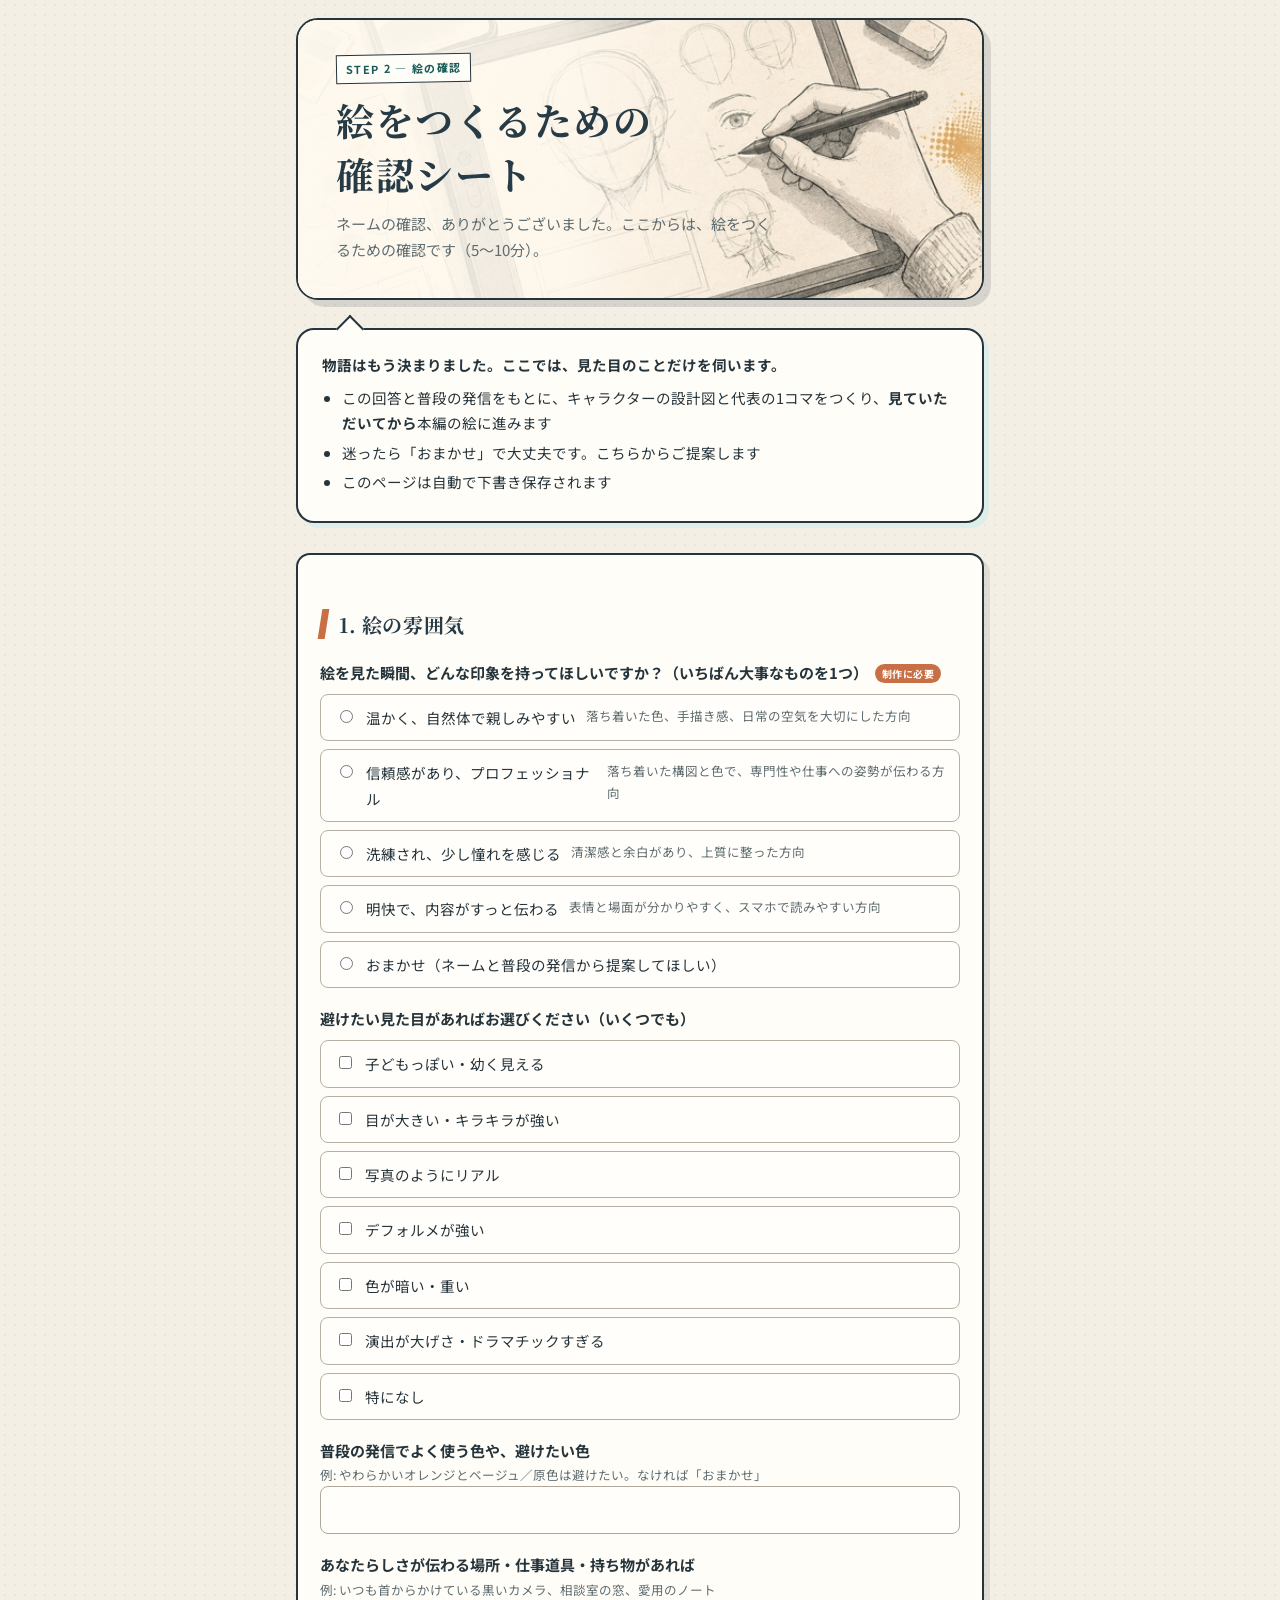
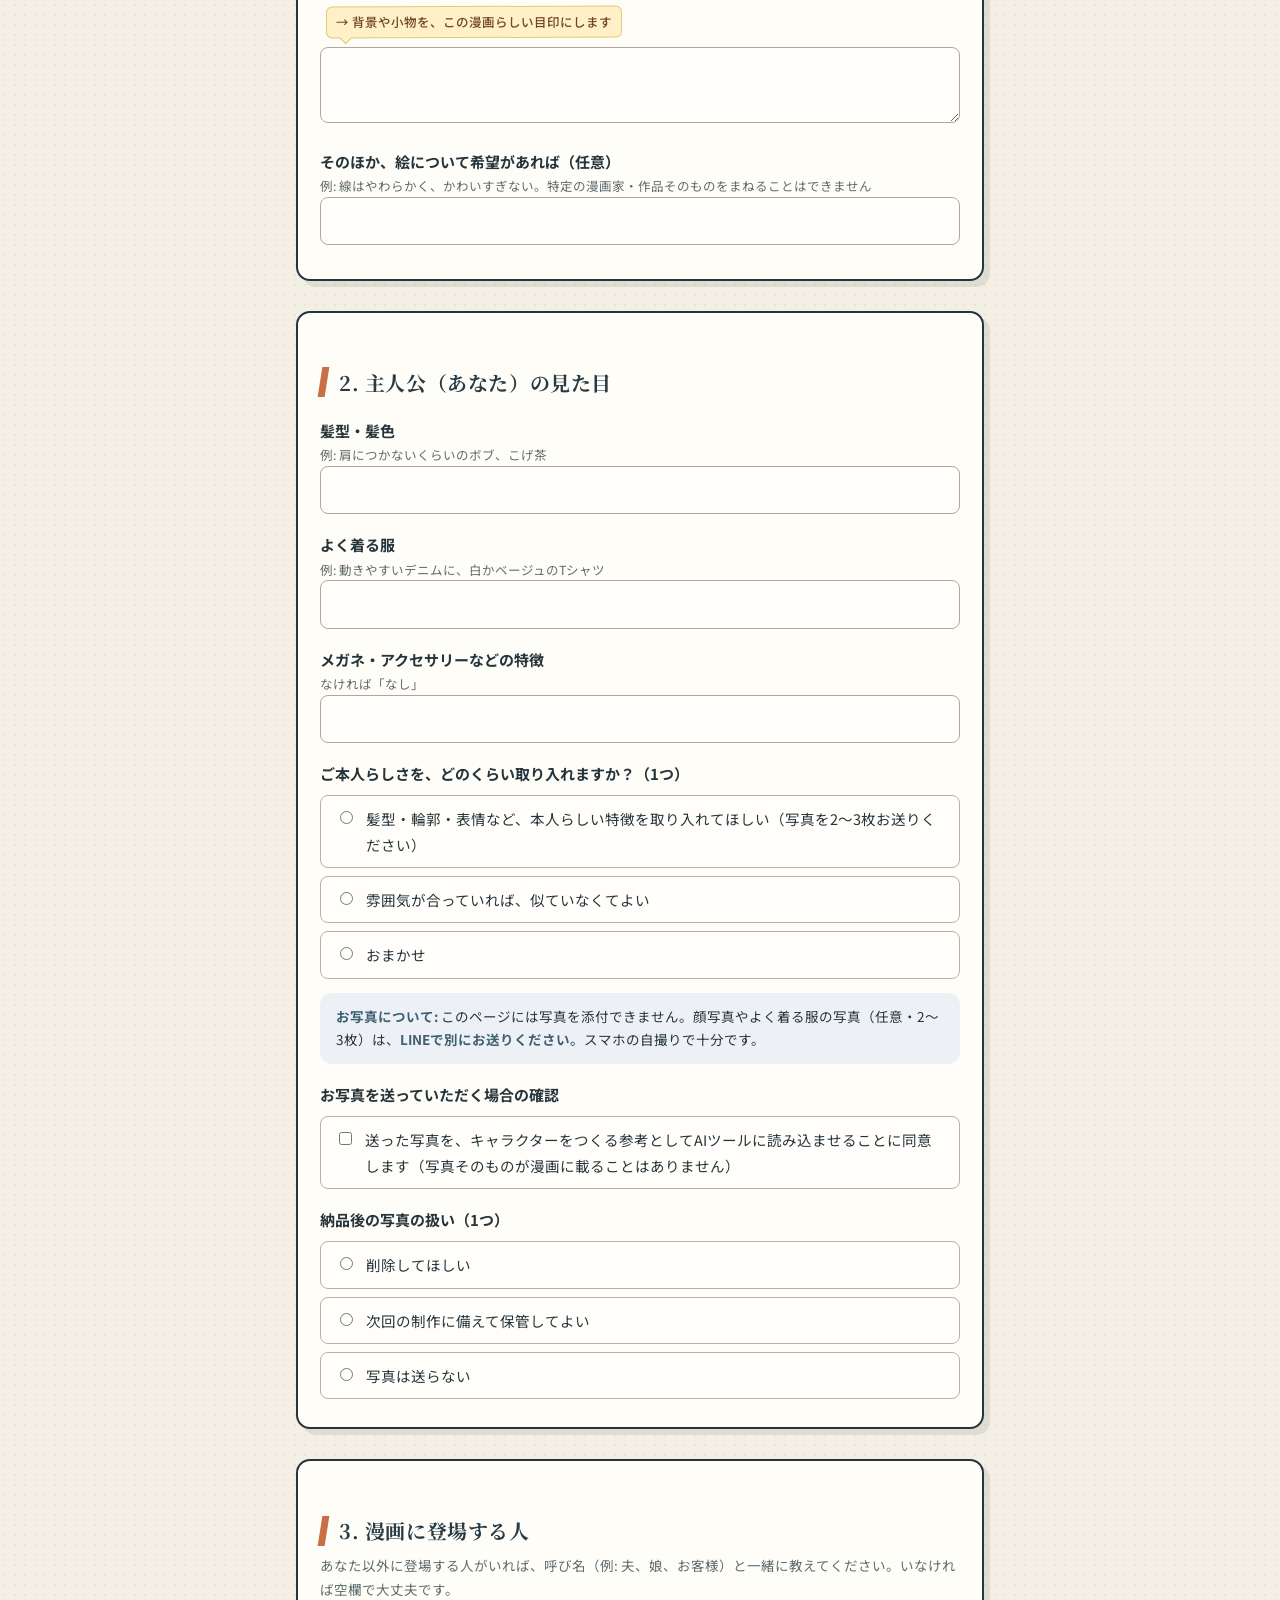
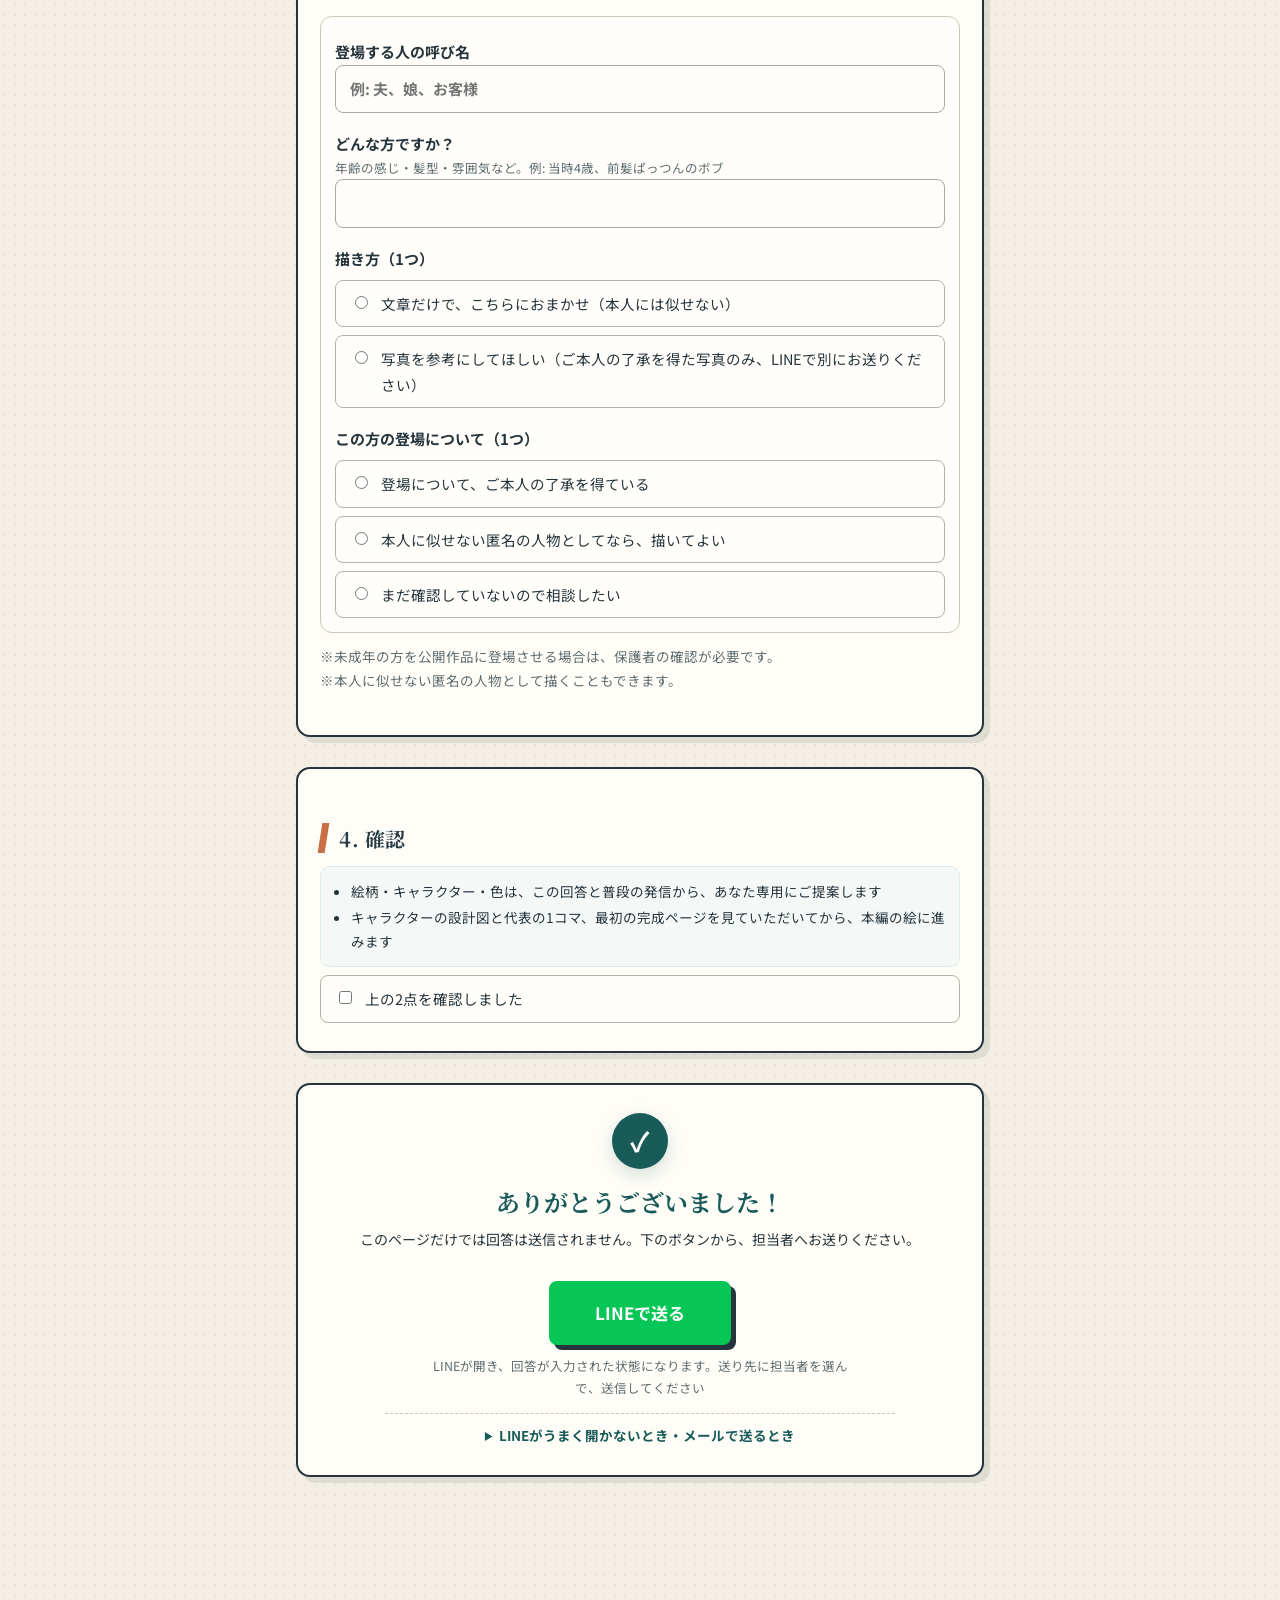
==== visual.html @ 8f00c351 "第1段階「物語」4章22問へ作り替え、第2段階「絵の確認」ページ（visual.html）を追加 Co-Authored-By: Claude Opus 5.5 <noreply@anthropic." ====
<!DOCTYPE html>
<html lang="ja">
<head>
<meta charset="UTF-8">
<meta name="viewport" content="width=device-width, initial-scale=1.0">
<meta name="robots" content="noindex">
<script>document.documentElement.classList.add("motion-ready");</script>
<title>絵の確認シート｜ストーリー漫画</title>
<link rel="preconnect" href="https://fonts.googleapis.com">
<link rel="preconnect" href="https://fonts.gstatic.com" crossorigin>
<!-- Kaisei Decol の長音記号「ー」は波線の意匠で「スト〜リ〜」に見えるため、「ー」1文字だけ Noto Serif JP で表示する -->
<link href="https://fonts.googleapis.com/css2?family=Noto+Serif+JP:wght@700&amp;text=%E3%83%BC&amp;display=swap" rel="stylesheet">
<link href="https://fonts.googleapis.com/css2?family=Kaisei+Decol:wght@500;700&amp;family=Noto+Sans+JP:wght@400;500;600;700&amp;display=swap" rel="stylesheet">
<style>
  :root {
    --bg: #F4EFE5;
    --card: #FFFDF8;
    --ink: #26343B;
    --ink-soft: #5F6C70;
    --accent: #2D7C78;
    --accent-deep: #185B58;
    --accent-soft: #DDEDE9;
    --orange: #C96F45;
    --mustard: #D7A43B;
    --navy: #263B46;
    --sand: #EAE0D1;
    --line: #CFC5B8;
  }
  * { box-sizing: border-box; }
  body {
    margin: 0;
    background-color: var(--bg);
    background-image: radial-gradient(rgba(38,52,59,0.055) 0.8px, transparent 0.8px);
    background-size: 10px 10px;
    color: var(--ink);
    font-family: "Noto Sans JP", "Hiragino Kaku Gothic ProN", sans-serif;
    line-height: 1.75;
    font-size: 16px;
  }
  .wrap { max-width: 720px; margin: 0 auto; padding: 0 16px 96px; }

  /* ヘッダー */
  .hero {
    position: relative;
    border-radius: 22px;
    overflow: hidden;
    margin: 18px 0 0;
    min-height: 276px;
    border: 2px solid var(--ink);
    background: #F7F0E3;
    box-shadow: 7px 7px 0 rgba(38,52,59,0.14);
  }
  .hero img { position: absolute; inset: 0; width: 100%; height: 100%; display: block; object-fit: cover; object-position: center; }
  .hero::after { content: ""; position: absolute; inset: 0; background: linear-gradient(90deg, rgba(255,250,240,0.96) 0%, rgba(255,250,240,0.84) 39%, rgba(255,250,240,0.10) 70%); }
  .hero .title {
    position: relative; z-index: 2; min-height: 276px;
    display: flex; flex-direction: column; justify-content: center; align-items: flex-start;
    text-align: left; padding: 34px 38px; max-width: 520px;
  }
  .hero .kicker {
    margin-bottom: 10px; color: var(--accent-deep); font-size: 11px;
    font-weight: 700; letter-spacing: 0.12em; background: #FFFDF8;
    border: 1.5px solid var(--ink); padding: 4px 9px; transform: rotate(-1deg);
  }
  .hero h1 {
    margin: 0; font-family: "Noto Serif JP", "Kaisei Decol", serif; font-size: clamp(25px, 5vw, 38px); font-weight: 700;
    color: var(--navy); letter-spacing: 0.04em; line-height: 1.42;
  }
  .hero p {
    margin: 10px 0 0; font-size: clamp(13px, 3vw, 15px); color: var(--ink-soft);
  }

  /* はじめに */
  .intro {
    position: relative; background: #FFFDF8; border-radius: 18px; padding: 22px 24px; margin: 28px 0 24px;
    border: 2px solid var(--ink); box-shadow: 5px 5px 0 var(--accent-soft);
    font-size: 14.5px;
  }
  .intro ul { margin: 8px 0 0; padding-left: 20px; }
  .intro li { margin: 4px 0; }
  .intro::before {
    content: ""; position: absolute; width: 18px; height: 18px; left: 42px; top: -11px;
    background: #FFFDF8; border-left: 2px solid var(--ink); border-top: 2px solid var(--ink); transform: rotate(45deg);
  }

  /* 漫画ができるまでの3コマ */
  .story-flow { display: grid; grid-template-columns: 1fr 24px 1fr 24px 1fr; align-items: center; gap: 7px; margin: 26px 0 8px; }
  .story-flow .panel { min-height: 82px; display: flex; flex-direction: column; justify-content: center; padding: 13px 14px; background: #FFFDF8; border: 2px solid var(--ink); box-shadow: 4px 4px 0 rgba(38,52,59,0.12); }
  .story-flow .panel.middle { transform: rotate(-1deg); background: #EFF6F4; }
  .story-flow .panel.last { transform: rotate(1deg); background: #FFF2E9; }
  .story-flow .num { color: var(--orange); font-size: 11px; font-weight: 700; letter-spacing: .12em; }
  .story-flow strong { font-family: "Noto Serif JP", "Kaisei Decol", serif; font-size: 14px; color: var(--ink); }
  .story-flow .arrow { color: var(--ink); text-align: center; font-size: 18px; font-weight: 700; }

  /* 現在位置 */
  .progress-card {
    position: sticky; top: 8px; z-index: 10;
    background: rgba(255,253,248,0.96); border: 1.5px solid var(--ink);
    border-radius: 14px; padding: 10px 14px; margin: 18px 0 20px;
    box-shadow: 0 4px 18px rgba(35,62,69,0.09); backdrop-filter: blur(8px);
  }
  .progress-meta { display: flex; justify-content: space-between; gap: 12px; font-size: 12.5px; color: var(--ink-soft); margin-bottom: 6px; }
  .progress-meta strong { color: var(--accent-deep); }
  .progress-track { height: 7px; border-radius: 999px; background: var(--accent-soft); overflow: hidden; }
  .progress-fill {
    width: 14.28%; height: 100%; position: relative;
    background: linear-gradient(90deg, #4C9B95, var(--accent-deep));
    transition: width .45s cubic-bezier(.2,.8,.2,1);
  }
  .progress-fill::after {
    content: ""; position: absolute; inset: 0; opacity: 0;
    background: linear-gradient(105deg, transparent 25%, rgba(255,255,255,.72) 48%, transparent 72%);
    transform: translateX(-100%);
  }

  /* セクションカード */
  .card {
    position: relative; background: var(--card); border-radius: 14px; padding: 52px 22px 28px;
    margin: 30px 0; box-shadow: 6px 6px 0 rgba(38,52,59,0.10);
    border: 2px solid var(--ink);
  }
  .card[data-step]::before {
    content: "CHAPTER " attr(data-step); position: absolute; top: 14px; left: 20px;
    color: #fff; background: var(--ink); padding: 3px 10px; font-size: 10px; font-weight: 700;
    letter-spacing: .12em; transform: rotate(-1deg);
  }
  .card[data-step]::after {
    content: ""; position: absolute; width: 78px; height: 42px; right: 12px; top: 10px;
    background-image: radial-gradient(rgba(38,52,59,.34) 1.2px, transparent 1.2px);
    background-size: 7px 7px; clip-path: polygon(34% 0, 100% 0, 100% 100%, 0 100%);
    opacity: .46; pointer-events: none;
  }
  .sec-head { display: flex; align-items: center; gap: 12px; margin-bottom: 6px; }
  .sec-head::before { content: ""; width: 7px; height: 30px; background: var(--orange); transform: skew(-9deg); flex-shrink: 0; }
  .sec-head img { display: none; }
  .sec-head h2 { margin: 0; font-family: "Noto Serif JP", "Kaisei Decol", serif; font-size: 20px; color: var(--navy); letter-spacing: 0.03em; }
  .sec-note { font-size: 13.5px; color: var(--ink-soft); margin: 0 0 14px; }

  /* 章タイトル・予告文・挿絵を一枚の「扉コマ」にまとめる */
  .chapter-opening {
    display: grid; grid-template-columns: minmax(0, 1fr) 164px; gap: 22px; align-items: start;
    margin: 0 0 22px; padding: 0 0 20px; border-bottom: 1.5px solid var(--line);
  }
  .chapter-copy { min-width: 0; }
  .chapter-teaser {
    margin: 10px 0 0; max-width: 33em; color: var(--ink-soft);
    font-size: 13px; font-weight: 500; line-height: 1.75;
  }
  .chapter-visual {
    width: 100%; margin: 0; padding: 0; position: relative; z-index: 1;
    transform: rotate(.55deg);
  }
  .chapter-visual img {
    display: block; width: 100%; aspect-ratio: 1; object-fit: cover;
    border: 2px solid var(--ink); background: #F8F0E3;
    box-shadow: 5px 5px 0 rgba(45,124,120,.24);
    transition: transform .22s ease, box-shadow .22s ease;
  }
  .chapter-art-note {
    display: block; margin: 9px 1px 0; color: var(--ink-soft);
    font-size: 10.5px; font-weight: 500; line-height: 1.55; text-align: left;
  }
  .chapter-caption {
    width: fit-content; margin: 14px 0 0; padding: 7px 10px 7px 12px; color: var(--ink);
    font-family: "Noto Serif JP", "Kaisei Decol", serif; font-size: 12px; font-weight: 700; line-height: 1.55;
    border-left: 4px solid var(--orange); background: #FFF7E9;
  }
  /* 「→ 漫画のどこに使うか」 */
  .why {
    display: block; position: relative; width: fit-content; font-size: 12.5px; font-weight: 500; color: #714626;
    margin: 6px 0 9px 6px; padding: 4px 9px; background: #FFF0C8;
    border: 1px solid #E2C97D; border-radius: 6px; transform: rotate(-.2deg);
  }
  .why::after {
    content: ""; position: absolute; left: 14px; bottom: -5px; width: 8px; height: 8px;
    background: #FFF0C8; border-right: 1px solid #E2C97D; border-bottom: 1px solid #E2C97D;
    transform: rotate(45deg);
  }

  /* §3の小見出し */
  .q3-head { font-weight: 700; font-size: 16px; color: var(--accent-deep); margin: 22px 0 0; }
  .q3-head .why { margin-top: 0; }

  /* 入力欄 */
  label.q { display: block; font-weight: 700; font-size: 15px; margin: 18px 0 6px; }
  label.q .hint { font-weight: 400; font-size: 12.5px; color: var(--ink-soft); display: block; }
  input[type="text"], textarea {
    width: 100%; border: 1.5px solid #AFA79C; border-radius: 8px;
    padding: 10px 14px; font: inherit; font-size: 15px; color: var(--ink);
    background: #FFFEFB; outline: none;
    transition: border-color .18s ease, box-shadow .18s ease, transform .18s ease;
  }
  input[type="text"]:focus, textarea:focus {
    border-color: var(--accent); box-shadow: 0 0 0 3px rgba(43,122,120,0.10);
    transform: translateY(-1px);
  }
  textarea { min-height: 110px; resize: vertical; }
  textarea.tall { min-height: 150px; }
  textarea.short { min-height: 76px; }

  /* 選択肢 */
  .opts { display: flex; flex-direction: column; gap: 8px; margin-top: 8px; }
  .opts label {
    display: flex; align-items: flex-start; gap: 10px; position: relative;
    background: #FFFEFB; border: 1.5px solid #B8B0A5; border-radius: 8px;
    padding: 10px 14px; cursor: pointer; font-size: 14.5px;
    transition: transform .15s ease, box-shadow .15s ease, background .15s ease;
  }
  .opts label:hover { transform: translateY(-1px); }
  .opts label:has(:checked) { border-color: var(--ink); background: #EAF4F1; box-shadow: 3px 3px 0 var(--mustard); }
  .opts label:has(:checked)::after {
    content: "✓"; display: grid; place-items: center; flex: 0 0 22px; width: 22px; height: 22px;
    margin-left: auto; border: 1.5px solid var(--ink); border-radius: 50%;
    color: #fff; background: var(--accent-deep); font-size: 13px; font-weight: 700; line-height: 1;
  }
  .opts input { margin-top: 5px; accent-color: var(--accent-deep); flex-shrink: 0; }
  .opts .desc { font-size: 12.5px; color: var(--ink-soft); display: block; }

  .photo-note {
    background: #EDF1F6; border-radius: 12px; padding: 12px 16px;
    font-size: 13.5px; margin-top: 14px; color: var(--ink);
  }
  .photo-note strong { color: #3E6072; }

  .soft-note {
    background: #F2F7F3; border-radius: 12px; padding: 10px 16px;
    font-size: 13px; margin: 10px 0 0; color: var(--ink);
  }

  .art-note {
    position: relative; margin: 16px 0 22px; padding: 13px 16px 13px 46px;
    border: 1.5px solid var(--ink); border-radius: 10px; background: #FFF8E9;
    color: var(--ink); font-size: 13px; box-shadow: 3px 3px 0 rgba(201,111,69,.18);
  }
  .art-note::before {
    content: "✦"; position: absolute; left: 16px; top: 12px;
    color: var(--orange); font-size: 19px; line-height: 1;
  }
  .art-note strong { color: var(--accent-deep); }

  .field-guide {
    margin: 0 0 18px; padding: 10px 14px; border-left: 4px solid var(--mustard);
    background: #FFF8E9; color: var(--ink-soft); font-size: 12.5px;
  }
  .badge {
    display: inline-block; margin-left: 7px; padding: 1px 7px;
    border-radius: 999px; vertical-align: 1px; font-size: 10px; font-weight: 700;
    letter-spacing: .04em;
  }
  .badge.needed { color: #fff; background: var(--orange); }
  .badge.if-needed { color: var(--accent-deep); background: var(--accent-soft); }
  [hidden] { display: none !important; }

  details.monitor {
    margin-top: 18px; border: 1.5px dashed var(--accent); border-radius: 14px;
    background: #F4F9F8; padding: 12px 14px;
  }
  details.monitor summary { cursor: pointer; color: var(--accent-deep); font-weight: 700; }
  .send-steps { text-align: left; max-width: 510px; margin: 12px auto; font-size: 14px; }
  .send-steps li { margin: 4px 0; }
  .btn-row { display: flex; flex-wrap: wrap; justify-content: center; gap: 10px; }

  /* 保存表示・送信 */
  /* 常時表示だとスマホで本文・入力欄に重なるため、保存した直後だけ数秒表示する。
     常時の目印は上部の「現在の章・下書き自動保存」が担う */
  .savebar {
    position: fixed; bottom: calc(14px + env(safe-area-inset-bottom, 0px)); left: 50%; transform: translateX(-50%);
    opacity: 0; pointer-events: none; transition: opacity .3s ease;
    background: rgba(255,255,255,0.95); border: 1px solid var(--line);
    border-radius: 999px; padding: 6px 18px; font-size: 12.5px; color: var(--ink-soft);
    box-shadow: 0 2px 10px rgba(160,120,100,0.12); white-space: nowrap;
  }
  .savebar.is-visible { opacity: 1; }
  .finish { text-align: center; padding-top: 28px; }
  .finish-mark {
    width: 56px; height: 56px; margin: 0 auto 10px; border-radius: 50%;
    display: grid; place-items: center; color: #fff; background: var(--accent-deep);
    font-size: 27px; font-weight: 700; box-shadow: 0 6px 18px rgba(24,89,87,0.18);
  }

  /* 回答の流れを楽しくする、短い漫画的モーション */
  @keyframes panel-enter {
    from { opacity: 0; translate: 0 12px; }
    to { opacity: 1; translate: 0 0; }
  }
  @keyframes chapter-title-reveal {
    0% { opacity: 0; clip-path: inset(0 100% 0 0); transform: translateY(4px); }
    100% { opacity: 1; clip-path: inset(0 0 0 0); transform: translateY(0); }
  }
  @keyframes chapter-art-reveal {
    0% { opacity: 0; clip-path: inset(0 100% 0 0); transform: scale(.98); }
    100% { opacity: 1; clip-path: inset(0 0 0 0); transform: scale(1); }
  }
  @keyframes chapter-text-reveal {
    0% { opacity: 0; transform: translateY(7px); }
    100% { opacity: 1; transform: translateY(0); }
  }
  @keyframes chapter-slash-reveal {
    0% { opacity: 0; transform: skew(-9deg) scaleY(0); }
    100% { opacity: 1; transform: skew(-9deg) scaleY(1); }
  }
  @keyframes choice-pop {
    0% { transform: scale(1); }
    48% { transform: translateY(-2px) scale(1.012); }
    100% { transform: scale(1); }
  }
  @keyframes stamp-in {
    0% { opacity: 0; transform: scale(1.7) rotate(-16deg); }
    70% { opacity: 1; transform: scale(.92) rotate(3deg); }
    100% { opacity: 1; transform: scale(1) rotate(0); }
  }
  @keyframes save-pulse {
    0%, 100% { transform: translateX(-50%) scale(1); }
    50% { transform: translateX(-50%) scale(1.035); }
  }
  @keyframes progress-shine {
    from { opacity: .15; transform: translateX(-100%); }
    45% { opacity: .85; }
    to { opacity: 0; transform: translateX(100%); }
  }
  @keyframes finish-pop {
    0% { opacity: 0; transform: scale(.55) rotate(-12deg); }
    70% { opacity: 1; transform: scale(1.1) rotate(3deg); }
    100% { opacity: 1; transform: scale(1) rotate(0); }
  }

  @media (prefers-reduced-motion: no-preference) {
    .story-flow .panel { animation: panel-enter .48s cubic-bezier(.2,.8,.2,1) both; }
    .story-flow .panel.middle { animation-delay: .1s; }
    .story-flow .panel.last { animation-delay: .2s; }
    /* 見出しと説明文は最初から表示しておく（以前はスクロールで出るまで章が白紙に見えた）。動かすのは挿絵だけ */
    .motion-ready .card[data-step]:not(.is-revealed) .chapter-visual img { opacity: 0; }
    .card.is-revealed .chapter-visual img {
      animation: chapter-art-reveal .72s cubic-bezier(.2,.8,.2,1) .12s both;
    }
    .opts label.choice-pop { animation: choice-pop .28s ease-out; }
    .opts label:has(:checked)::after { animation: stamp-in .28s cubic-bezier(.2,.9,.25,1.2) both; }
    .savebar.is-saving, .savebar.is-saved { animation: save-pulse .34s ease-out; }
    .progress-fill.is-moving::after { animation: progress-shine .58s ease-out; }
    .finish.is-revealed .finish-mark { animation: finish-pop .5s cubic-bezier(.2,.9,.25,1.2) both; }
  }

  @media (hover: hover) and (prefers-reduced-motion: no-preference) {
    .chapter-visual img:hover { transform: translateY(-2px) rotate(-.4deg); box-shadow: 7px 7px 0 rgba(45,124,120,.26); }
  }

  @media (prefers-reduced-motion: reduce) {
    *, *::before, *::after { animation-duration: .01ms !important; animation-iteration-count: 1 !important; transition-duration: .01ms !important; }
  }
  .btn {
    display: inline-block; border: none; cursor: pointer; font: inherit; font-weight: 700;
    background: var(--ink); color: #fff; border-radius: 8px; border: 2px solid var(--ink);
    padding: 14px 36px; font-size: 16px; margin-top: 14px;
    box-shadow: 5px 5px 0 var(--orange);
  }
  .btn:active { transform: translate(3px,3px); box-shadow: 2px 2px 0 var(--orange); }
  /* LINEで送る（LINEのブランド色） */
  .btn.line { background: #06C755; border-color: #06C755; box-shadow: 5px 5px 0 var(--ink); font-size: 17px; padding: 15px 44px; }
  .btn.line:active { box-shadow: 2px 2px 0 var(--ink); }
  .btn.sub-strong { background: #fff; color: var(--ink); box-shadow: 4px 4px 0 var(--line); }
  .send-main { margin: 16px auto 6px; max-width: 420px; }
  .send-how { font-size: 12.5px; color: var(--ink-soft); margin: 10px 0 0; }
  details.send-other { max-width: 510px; margin: 14px auto 0; text-align: left; border-top: 1.5px dashed var(--line); padding-top: 10px; }
  details.send-other summary { cursor: pointer; color: var(--accent-deep); font-weight: 700; font-size: 13.5px; text-align: center; }
  .btn.sub { background: #fff; color: var(--ink-soft); border: 1.5px solid var(--line); box-shadow: none; font-weight: 400; font-size: 13px; padding: 8px 20px; }
  .btn.share { background: #6C9B78; box-shadow: 0 3px 10px rgba(75,130,90,0.25); display: none; }
  #copied { display: none; color: var(--accent-deep); font-weight: 700; margin-top: 10px; }
  #output {
    display: none; width: 100%; min-height: 200px; margin-top: 14px;
    border: 1.5px solid var(--line); border-radius: 12px; padding: 12px; font-size: 12px;
  }
  @media (max-width: 520px) {
    body { font-size: 15px; }
    .card { padding: 50px 17px 24px; box-shadow: 4px 4px 0 rgba(38,52,59,0.10); }
    .sec-head { gap: 10px; }
    .sec-head h2 { font-size: 17px; }
    .hero { min-height: 245px; box-shadow: 4px 4px 0 rgba(38,52,59,0.14); }
    .hero img { object-position: 58% center; }
    .hero::after { background: linear-gradient(90deg, rgba(255,250,240,0.97) 0%, rgba(255,250,240,0.87) 58%, rgba(255,250,240,0.24) 100%); }
    .hero .title { min-height: 245px; padding: 24px 20px; max-width: 92%; }
    .story-flow { grid-template-columns: 1fr; gap: 8px; }
    .story-flow .arrow { transform: rotate(90deg); line-height: 1; }
    .story-flow .panel { min-height: 64px; }
    .chapter-opening { grid-template-columns: 1fr; gap: 14px; padding-bottom: 18px; }
    .chapter-visual { width: min(100%, 240px); margin: 0 auto; transform: rotate(.5deg); }
    .chapter-visual img { box-shadow: 4px 4px 0 rgba(45,124,120,.24); }
    .opts label { padding: 11px 12px; }
    .btn { width: 100%; margin-top: 8px; }
    .progress-card { top: 5px; }
  }

  /* ===== 1章ずつ見せる（2026-09-24）=====
     JSが動いたときだけ html.paged を付ける。JSが無ければ従来どおり全章を縦に並べる */
  .paged .card[data-step]:not(.is-current),
  .paged .card.finish:not(.is-current),
  .paged .card.rest:not(.is-current),
  .paged #landing.is-away { display: none; }
  .card { scroll-margin-top: 118px; }
  @media (prefers-reduced-motion: no-preference) {
    .paged .card.is-current.is-entering { animation: page-in .38s cubic-bezier(.2,.8,.2,1) both; }
    .paged .card.is-current.is-entering.from-prev { animation-name: page-in-prev; }
  }
  @keyframes page-in { from { opacity: 0; transform: translateX(26px) rotate(.4deg); } to { opacity: 1; transform: none; } }
  @keyframes page-in-prev { from { opacity: 0; transform: translateX(-26px) rotate(-.4deg); } to { opacity: 1; transform: none; } }

  .chapter-time {
    display: inline-block; margin: 10px 0 0; padding: 2px 10px; border-radius: 999px;
    font-size: 12px; font-weight: 700; color: var(--accent-deep); background: var(--accent-soft);
  }
  .step-nav { display: flex; justify-content: space-between; align-items: center; gap: 10px; margin-top: 30px; padding-top: 18px; border-top: 1.5px dashed var(--line); }
  .step-nav .btn { margin-top: 0; width: auto; }
  .step-nav .btn.sub { padding: 10px 16px; }
  .step-nav .spacer { flex: 1; }
  @media (max-width: 520px) {
    .step-nav { flex-direction: column-reverse; align-items: stretch; }
    .step-nav .btn { width: 100%; }
  }

  /* ===== あなたのネーム（7コマの進み具合）===== */
  .progress-meta { align-items: baseline; }
  .progress-meta #stepLabel { font-weight: 700; color: var(--ink); font-size: 13px; }
  .name-strip { display: flex; gap: 4px; height: 44px; }
  .name-strip button {
    flex: var(--w, 1); min-width: 0; padding: 0; position: relative; overflow: hidden; cursor: pointer;
    border: 1.5px solid var(--ink); background: #FFFEFB; border-radius: 2px;
    font: inherit; color: var(--line); font-size: 12px; font-weight: 700;
  }
  .name-strip button:focus-visible { outline: 3px solid var(--mustard); outline-offset: 1px; }
  .name-strip img { position: absolute; inset: 0; width: 100%; height: 100%; object-fit: cover; opacity: 0; }
  .name-strip .n { position: relative; z-index: 1; }
  .name-strip .is-done img { opacity: 1; }
  .name-strip .is-done .n {
    position: absolute; left: 2px; bottom: 1px; color: #fff; font-size: 9.5px;
    background: var(--ink); padding: 0 4px; line-height: 1.5;
  }
  .name-strip .is-current { border-width: 2.5px; border-color: var(--orange); color: var(--orange); background: #FFF7E9; }
  .name-strip .is-current:not(.is-done)::after {
    content: ""; position: absolute; inset: 3px; border: 1.5px dashed var(--orange); opacity: .6;
  }
  .name-note { margin: 5px 0 0; font-size: 11px; color: var(--ink-soft); }
  @media (prefers-reduced-motion: no-preference) {
    .name-strip .ink-in img { animation: ink-in .7s cubic-bezier(.2,.8,.2,1) both; }
    .name-strip .ink-in { animation: panel-stamp .5s cubic-bezier(.2,.9,.25,1.2) .5s both; }
  }
  @keyframes ink-in { from { opacity: 0; clip-path: inset(0 100% 0 0); } to { opacity: 1; clip-path: inset(0 0 0 0); } }
  @keyframes panel-stamp { 0% { transform: scale(1); } 45% { transform: scale(1.12) rotate(-2deg); } 100% { transform: scale(1); } }

  /* ===== 3章: あなたの言葉が吹き出しになる ===== */
  .bubble-preview { margin: 10px 0 4px; }
  .bubble-preview .bp-cap { font-size: 12px; font-weight: 700; color: var(--accent-deep); margin: 0 0 6px; }
  .bubble-preview .bp-panel {
    position: relative; overflow: hidden; border: 2px solid var(--ink); background: #FFFEFB;
    /* 上は紙（吹き出しの場所）、下に挿絵。padding の % は幅基準なので、絵の高さと一緒に伸び縮みする */
    padding: 14px 14px calc(var(--art-pad, 44%) + 4px);
    display: flex; flex-direction: row-reverse; justify-content: space-around; align-items: flex-start; gap: 10px;
    box-shadow: 4px 4px 0 rgba(38,52,59,.10);
  }
  .bubble-preview .bp-art {
    position: absolute; left: 0; right: 0; bottom: 0; z-index: 0; aspect-ratio: var(--art-ratio, 450 / 202);
    background: var(--art) center / cover no-repeat;
    -webkit-mask-image: linear-gradient(to bottom, transparent 0, #000 34%); mask-image: linear-gradient(to bottom, transparent 0, #000 34%);
  }
  .bubble-preview[data-kind="dialogue"] .bp-panel { --art-pad: 43.4%; justify-content: space-between; padding-left: 8%; padding-right: 8%; }
  .bubble-preview[data-source="past_self_message"] .bp-panel { --art: url("decor/bubble-past-v1.jpg"); --art-ratio: 435 / 180; --art-pad: 41%; justify-content: flex-start; padding-right: 22px; }
  /* ネーム（下書き）風の人物。性別が出ないよう、丸い頭と顔の向きの線だけで描く */
  .bubble-preview .bp-figures { position: absolute; left: 0; right: 0; bottom: 0; z-index: 0; aspect-ratio: 300 / 130; }
  .bubble-preview .bp-figures svg { display: block; width: 100%; height: 100%; }
  .bubble-preview .bp-who {
    position: absolute; bottom: 6px; z-index: 2; transform: translateX(-50%);
    font-size: 11px; font-weight: 700; color: #fff; background: var(--ink); padding: 0 7px; border-radius: 3px; white-space: nowrap;
    max-width: 44%; overflow: hidden; text-overflow: ellipsis;
  }
  .bubble-preview .bp-who.left { left: 29.3%; }
  .bubble-preview .bp-who.right { left: 70.7%; }
  .bubble-preview .bubble {
    position: relative; z-index: 1; writing-mode: vertical-rl; text-orientation: mixed; white-space: pre-line;
    max-height: 184px; padding: 24px 17px; background: #fff; border: 2px solid var(--ink);
    border-radius: 50%; font-size: 14px; font-weight: 600; line-height: 1.6; letter-spacing: .04em; color: var(--ink);
  }
  .bubble-preview .bubble.is-empty { visibility: hidden; }
  /* しっぽ: 枠線の三角（before）の上に白い三角（after）を重ね、吹き出しの枠線を切る */
  .bubble-preview .bubble::before,
  .bubble-preview .bubble::after {
    content: ""; position: absolute; left: 50%; clip-path: polygon(0 0, 100% 0, 42% 100%);
  }
  .bubble-preview .bubble::before { width: 20px; height: 20px; bottom: -18px; margin-left: -8px; background: var(--ink); }
  .bubble-preview .bubble::after { width: 13px; height: 15px; bottom: -13px; margin-left: -4px; background: #fff; }
  .bubble-preview .bubble.to-left::before, .bubble-preview .bubble.to-left::after { clip-path: polygon(0 0, 100% 0, 58% 100%); }
  .bubble-preview .bubble.to-left::before { margin-left: -12px; }
  .bubble-preview .bubble.to-left::after { margin-left: -9px; }
  /* 心の声: しっぽの代わりに小さな丸 */
  .bubble-preview .bubble.thought { background: #FFF8E9; }
  .bubble-preview .bubble.thought::before,
  .bubble-preview .bubble.thought::after { clip-path: none; border: 2px solid var(--ink); border-radius: 50%; background: #FFF8E9; }
  .bubble-preview .bubble.thought::before { width: 14px; height: 14px; bottom: -20px; left: 30%; margin-left: 0; }
  .bubble-preview .bubble.thought::after { width: 8px; height: 8px; bottom: -34px; left: 18%; margin-left: 0; }
  .bubble-preview .bp-note { margin: 5px 0 0; font-size: 11px; color: var(--ink-soft); text-align: right; }
  .q-group { font-weight: 700; font-size: 15px; margin: 18px 0 6px; }
  .q-group .hint { font-weight: 400; font-size: 12.5px; color: var(--ink-soft); display: block; }
  .dialogue-pair { border-left: 3px solid var(--accent-soft); padding-left: 12px; }
  .dialogue-pair label.q { font-size: 14px; margin-top: 10px; }
  @media (prefers-reduced-motion: no-preference) {
    .bubble-preview .bubble.pop { animation: bubble-pop .32s cubic-bezier(.2,.9,.25,1.25) both; }
  }
  @keyframes bubble-pop { from { opacity: 0; transform: scale(.7); } to { opacity: 1; transform: scale(1); } }

  /* ===== 補足の「例を見る」 ===== */
  .hint-toggle {
    display: inline-block; margin: 2px 0 4px; padding: 1px 10px; border: 1px solid var(--line); border-radius: 999px;
    background: #FFFEFB; color: var(--accent-deep); font: inherit; font-size: 12px; font-weight: 500; cursor: pointer;
  }
  .hint-toggle[aria-expanded="true"] { background: var(--accent-soft); border-color: var(--accent); }

  /* ===== 一休み・完成のネーム ===== */
  .card.rest { text-align: center; padding-top: 36px; }
  .card.rest h2, .card.finish h2 { font-family: "Noto Serif JP", "Kaisei Decol", serif; }
  .card.rest p { max-width: 460px; margin: 8px auto 0; font-size: 14.5px; }
  .name-page {
    display: grid; grid-template-columns: repeat(6, 1fr); grid-template-rows: repeat(2, 84px); gap: 6px;
    max-width: 420px; margin: 18px auto 6px; padding: 8px; background: #fff; border: 2px solid var(--ink);
    box-shadow: 5px 5px 0 rgba(38,52,59,.12);
  }
  .name-page .np { position: relative; overflow: hidden; border: 1.5px solid var(--ink); background: #FFFEFB; }
  .name-page .np img { width: 100%; height: 100%; object-fit: cover; display: block; }
  .name-page .np span { position: absolute; left: 3px; top: 2px; font-size: 10px; font-weight: 700; color: #fff; background: var(--ink); padding: 0 4px; }
  .name-page .np:nth-child(1) { grid-area: 1 / 1 / 2 / 5; }
  .name-page .np:nth-child(2) { grid-area: 1 / 5 / 2 / 7; }
  .name-page .np:nth-child(3) { grid-area: 2 / 1 / 3 / 3; }
  .name-page .np:nth-child(4) { grid-area: 2 / 3 / 3 / 7; }
  .name-page .np.is-empty img { opacity: .12; filter: grayscale(1); }
  @media (prefers-reduced-motion: no-preference) {
    .is-current .name-page .np { animation: ink-in .6s cubic-bezier(.2,.8,.2,1) both; }
    .is-current .name-page .np:nth-child(2) { animation-delay: .08s; }
    .is-current .name-page .np:nth-child(3) { animation-delay: .16s; }
    .is-current .name-page .np:nth-child(4) { animation-delay: .24s; }
    .is-current .name-page .np:nth-child(5) { animation-delay: .32s; }
    .is-current .name-page .np:nth-child(6) { animation-delay: .40s; }
    .is-current .name-page .np:nth-child(7) { animation-delay: .48s; }
  }
  .name-page-cap { font-size: 12.5px; color: var(--ink-soft); margin: 0 0 14px; }

  /* ===== 1章: 読者のつぶやき／7章: 最終ページの見本 ===== */
  .bubble-preview[data-kind="reader"] .bp-panel { --art-pad: 43.4%; justify-content: center; }
  .bubble-preview .bp-who.center { left: 50%; }
  .cta-preview { margin: 10px 0 4px; }
  .cta-page {
    position: relative; border: 2px solid var(--ink); background: #FFFEFB; padding: 10px 14px 14px;
    box-shadow: 4px 4px 0 rgba(38,52,59,.10);
  }
  .cta-page .bp-figures { position: static; display: block; width: 86%; margin: 0 auto; aspect-ratio: 300 / 120; }
  .cta-preview .bp-cap { font-size: 12px; font-weight: 700; color: var(--accent-deep); margin: 0 0 6px; }
  .cta-preview .bp-note { margin: 5px 0 0; font-size: 11px; color: var(--ink-soft); text-align: right; }
  .cta-box {
    position: relative; margin-top: -14px; padding: 10px 14px; border: 2px solid var(--ink); background: #FFF8E9;
    font-size: 14px; font-weight: 700; line-height: 1.7; white-space: pre-line; overflow-wrap: anywhere;
  }
  .cta-name { margin: 8px 0 0; text-align: right; font-size: 12.5px; font-weight: 700; color: var(--ink-soft); }

  /* ===== 空欄のお知らせ ===== */
  .need-notice {
    margin-top: 22px; padding: 12px 14px; border: 2px solid var(--mustard); border-radius: 10px; background: #FFF8E9;
    font-size: 13.5px;
  }
  .need-notice p { margin: 0 0 6px; }
  .need-notice ul { margin: 0; padding: 0; list-style: none; display: flex; flex-direction: column; gap: 6px; }
  .need-notice li { display: flex; justify-content: space-between; align-items: center; gap: 8px; }
  .need-notice li span { font-weight: 700; }
  .need-notice .jump {
    flex-shrink: 0; padding: 2px 10px; border: 1px solid var(--accent); border-radius: 999px; background: #fff;
    color: var(--accent-deep); font: inherit; font-size: 12px; cursor: pointer;
  }
  .flash-field { animation: flash-field 1.4s ease-out; }
  @keyframes flash-field { 0%, 40% { box-shadow: 0 0 0 4px rgba(215,164,59,.55); } 100% { box-shadow: none; } }

  /* ===== 物語の骨組み（4コマ）===== */
  .yonkoma { max-width: 420px; margin: 20px auto 8px; text-align: left; }
  .yonkoma h3 { margin: 0 0 4px; font-family: "Noto Serif JP", "Kaisei Decol", serif; font-size: 17px; color: var(--accent-deep); text-align: center; }
  .yonkoma .yk-lead { margin: 0 0 10px; font-size: 12.5px; color: var(--ink-soft); text-align: center; }
  .yonkoma .yk { position: relative; border: 2px solid var(--ink); background: #FFFEFB; padding: 26px 14px 12px; margin-bottom: 7px; min-height: 84px; }
  .yonkoma .yk .no { position: absolute; left: -2px; top: -2px; background: var(--ink); color: #fff; font-size: 11px; font-weight: 700; padding: 1px 8px; }
  .yonkoma .yk .lb { position: absolute; left: 34px; top: 3px; font-size: 11.5px; font-weight: 700; color: var(--orange); }
  .yonkoma .yk .tx { font-size: 14px; line-height: 1.7; white-space: pre-line; overflow-wrap: anywhere; }
  .yonkoma .yk.is-empty { background-image: radial-gradient(rgba(38,52,59,.10) 1px, transparent 1px); background-size: 6px 6px; }
  .yonkoma .yk.is-empty .tx { color: var(--ink-soft); font-size: 13px; }
  .yonkoma .yk .jump { margin-left: 6px; padding: 1px 10px; border: 1px solid var(--accent); border-radius: 999px; background: #fff; color: var(--accent-deep); font: inherit; font-size: 12px; cursor: pointer; }
  .yonkoma .yk-note { font-size: 12px; color: var(--ink-soft); text-align: center; margin: 4px 0 0; }

  /* ===== 確認文の箇条書き ===== */
  .ack-list { margin: 10px 0 0; padding: 10px 14px 10px 30px; background: #F4F9F8; border: 1.5px solid var(--accent-soft); border-radius: 10px; font-size: 13.5px; }
  .ack-list li { margin: 3px 0; }
</style>

<style>
  /* 第2段階（絵の確認）だけで使う */
  .hero.hero-sm, .hero.hero-sm .title { min-height: 210px; }
  .person-box { border: 1.5px solid var(--line); border-radius: 12px; padding: 4px 14px 14px; margin: 12px 0; background: #FFFEFB; }
  .person-name { margin: 12px 0 0; font-weight: 700; font-size: 16px; color: var(--accent-deep); }
  .person-name::before { content: "● "; color: var(--orange); }
</style>
</head>
<body>
<div class="wrap">

  <div class="hero hero-sm">
    <img src="decor/chapter-5-character-v3.jpg" alt="回答や写真、配色をもとにデジタルで漫画キャラクターを設計している途中のイメージ">
    <div class="title">
      <span class="kicker">STEP 2 — 絵の確認</span>
      <h1>絵をつくるための<br>確認シート</h1>
      <p id="greeting">ネームの確認、ありがとうございました。ここからは、絵をつくるための確認です（5〜10分）。</p>
    </div>
  </div>

  <div class="intro">
    <strong>物語はもう決まりました。ここでは、見た目のことだけを伺います。</strong>
    <ul>
      <li>この回答と普段の発信をもとに、キャラクターの設計図と代表の1コマをつくり、<strong>見ていただいてから</strong>本編の絵に進みます</li>
      <li>迷ったら「おまかせ」で大丈夫です。こちらからご提案します</li>
      <li>このページは自動で下書き保存されます</li>
    </ul>
  </div>

  <form id="f">

  <div class="card">
    <div class="sec-head"><h2>1. 絵の雰囲気</h2></div>
    <label class="q">絵を見た瞬間、どんな印象を持ってほしいですか？（いちばん大事なものを1つ）<span class="badge needed">制作に必要</span></label>
    <div class="opts">
      <label><input type="radio" name="style" value="温かい・自然体">温かく、自然体で親しみやすい<span class="desc">落ち着いた色、手描き感、日常の空気を大切にした方向</span></label>
      <label><input type="radio" name="style" value="信頼感・プロフェッショナル">信頼感があり、プロフェッショナル<span class="desc">落ち着いた構図と色で、専門性や仕事への姿勢が伝わる方向</span></label>
      <label><input type="radio" name="style" value="洗練・上質">洗練され、少し憧れを感じる<span class="desc">清潔感と余白があり、上質に整った方向</span></label>
      <label><input type="radio" name="style" value="明快・読みやすい">明快で、内容がすっと伝わる<span class="desc">表情と場面が分かりやすく、スマホで読みやすい方向</span></label>
      <label><input type="radio" name="style" value="提案希望">おまかせ（ネームと普段の発信から提案してほしい）</label>
    </div>
    <label class="q">避けたい見た目があればお選びください（いくつでも）</label>
    <div class="opts">
      <label><input type="checkbox" name="style_avoid" value="幼く見える">子どもっぽい・幼く見える</label>
      <label><input type="checkbox" name="style_avoid" value="目が大きい・キラキラが強い">目が大きい・キラキラが強い</label>
      <label><input type="checkbox" name="style_avoid" value="写真のようにリアル">写真のようにリアル</label>
      <label><input type="checkbox" name="style_avoid" value="デフォルメが強い">デフォルメが強い</label>
      <label><input type="checkbox" name="style_avoid" value="色が暗い・重い">色が暗い・重い</label>
      <label><input type="checkbox" name="style_avoid" value="演出が大げさ・ドラマチックすぎる">演出が大げさ・ドラマチックすぎる</label>
      <label><input type="checkbox" name="style_avoid" value="特になし・提案希望">特になし</label>
    </div>
    <label class="q">普段の発信でよく使う色や、避けたい色<span class="hint">例: やわらかいオレンジとベージュ／原色は避けたい。なければ「おまかせ」</span><input type="text" name="brand_colors"></label>
    <label class="q">あなたらしさが伝わる場所・仕事道具・持ち物があれば<span class="hint">例: いつも首からかけている黒いカメラ、相談室の窓、愛用のノート</span><span class="why">→ 背景や小物を、この漫画らしい目印にします</span><textarea class="short" name="visual_identity_cues"></textarea></label>
    <label class="q">そのほか、絵について希望があれば（任意）<span class="hint">例: 線はやわらかく、かわいすぎない。特定の漫画家・作品そのものをまねることはできません</span><input type="text" name="style_notes"></label>
  </div>

  <div class="card">
    <div class="sec-head"><h2>2. 主人公（あなた）の見た目</h2></div>
    <label class="q">髪型・髪色<span class="hint">例: 肩につかないくらいのボブ、こげ茶</span><input type="text" name="hair"></label>
    <label class="q">よく着る服<span class="hint">例: 動きやすいデニムに、白かベージュのTシャツ</span><input type="text" name="fashion"></label>
    <label class="q">メガネ・アクセサリーなどの特徴<span class="hint">なければ「なし」</span><input type="text" name="accessory"></label>
    <label class="q">ご本人らしさを、どのくらい取り入れますか？（1つ）</label>
    <div class="opts">
      <label><input type="radio" name="face" value="特徴を取り入れる">髪型・輪郭・表情など、本人らしい特徴を取り入れてほしい（写真を2〜3枚お送りください）</label>
      <label><input type="radio" name="face" value="雰囲気">雰囲気が合っていれば、似ていなくてよい</label>
      <label><input type="radio" name="face" value="おまかせ">おまかせ</label>
    </div>
    <div class="photo-note"><strong>お写真について:</strong> このページには写真を添付できません。顔写真やよく着る服の写真（任意・2〜3枚）は、<strong>LINEで別にお送りください</strong>。スマホの自撮りで十分です。</div>
    <label class="q">お写真を送っていただく場合の確認</label>
    <div class="opts">
      <label><input type="checkbox" name="photo_consent" value="同意">送った写真を、キャラクターをつくる参考としてAIツールに読み込ませることに同意します（写真そのものが漫画に載ることはありません）</label>
    </div>
    <label class="q">納品後の写真の扱い（1つ）</label>
    <div class="opts">
      <label><input type="radio" name="photo_after" value="削除">削除してほしい</label>
      <label><input type="radio" name="photo_after" value="保管">次回の制作に備えて保管してよい</label>
      <label><input type="radio" name="photo_after" value="写真を送らない">写真は送らない</label>
    </div>
  </div>

  <div class="card" id="peopleCard">
    <div class="sec-head"><h2>3. 漫画に登場する人</h2></div>
    <p class="sec-note" id="peopleLead">あなたの漫画には、次の人が登場します。1人ずつ教えてください。</p>
    <div id="peopleList"></div>
    <p class="sec-note">※未成年の方を公開作品に登場させる場合は、保護者の確認が必要です。<br>※本人に似せない匿名の人物として描くこともできます。</p>
  </div>

  <div class="card">
    <div class="sec-head"><h2>4. 確認</h2></div>
    <ul class="ack-list">
      <li>絵柄・キャラクター・色は、この回答と普段の発信から、あなた専用にご提案します</li>
      <li>キャラクターの設計図と代表の1コマ、最初の完成ページを見ていただいてから、本編の絵に進みます</li>
    </ul>
    <div class="opts" style="margin-top:8px">
      <label><input type="checkbox" name="style_direction_ack" value="確認済み">上の2点を確認しました</label>
    </div>
  </div>

  <div class="card finish">
    <div class="finish-mark" aria-hidden="true">✓</div>
    <h2 style="color:var(--accent-deep); margin:12px 0 4px">ありがとうございました！</h2>
    <p style="font-size:14px; margin:0">このページだけでは回答は送信されません。下のボタンから、担当者へお送りください。</p>
    <div class="send-main">
      <button type="button" class="btn line" id="lineBtn">LINEで送る</button>
      <p class="send-how">LINEが開き、回答が入力された状態になります。送り先に担当者を選んで、送信してください</p>
    </div>
    <details class="send-other">
      <summary>LINEがうまく開かないとき・メールで送るとき</summary>
      <ol class="send-steps"><li>「回答をコピーする」を押す</li><li>LINEまたはメールを開く</li><li>貼り付けて送信する</li></ol>
      <div class="btn-row">
        <button type="button" class="btn sub-strong" id="copyBtn">回答をコピーする</button>
      </div>
      <div id="copied">コピーしました！ LINE・メールを開いて貼り付け、送信してください</div>
    </details>
    <textarea id="output" readonly></textarea>
  </div>

  </form>
</div>

<div class="savebar" id="savebar">下書き自動保存 ON</div>

<script>
(function () {
  // 使い方: visual.html?name=なつみ&people=娘（当時4歳）|撮影したお客様のお母さん
  // people はネームに登場する人を「|」区切りで。こちらで記入して、お客様ごとのリンクとして送る
  var params = new URLSearchParams(location.search);
  var clientName = (params.get("name") || "").trim();
  var people = (params.get("people") || "").split("|").map(function (x) { return x.trim(); }).filter(Boolean).slice(0, 6);
  var KEY = "hearing-visual-v9:" + clientName + ":" + people.join("|");
  var LINE_OA_ID = "";
  var form = document.getElementById("f");
  var savebar = document.getElementById("savebar");
  function esc(t) { var s = document.createElement("span"); s.textContent = t; return s.innerHTML; }

  if (clientName) {
    document.getElementById("greeting").textContent = clientName + "さん、ネームの確認ありがとうございました。ここからは、絵をつくるための確認です（5〜10分）。";
  }

  // 登場する人: 1人ずつ「どんな方か」「描き方」「登場の了承」
  var list = document.getElementById("peopleList");
  if (!people.length) {
    document.getElementById("peopleLead").textContent = "あなた以外に登場する人がいれば、呼び名（例: 夫、娘、お客様）と一緒に教えてください。いなければ空欄で大丈夫です。";
    people = [""];
  }
  people.forEach(function (who, i) {
    var n = i + 1;
    var box = document.createElement("div");
    box.className = "person-box";
    box.innerHTML =
      (who
        ? '<p class="person-name">' + esc(who) + '</p><input type="hidden" name="person' + n + '_who" value="' + esc(who) + '">'
        : '<label class="q">登場する人の呼び名<input type="text" name="person' + n + '_who" placeholder="例: 夫、娘、お客様"></label>')
      + '<label class="q">どんな方ですか？<span class="hint">年齢の感じ・髪型・雰囲気など。例: 当時4歳、前髪ぱっつんのボブ</span><input type="text" name="person' + n + '_desc"></label>'
      + '<label class="q">描き方（1つ）</label><div class="opts">'
      + '<label><input type="radio" name="person' + n + '_how" value="おまかせ">文章だけで、こちらにおまかせ（本人には似せない）</label>'
      + '<label><input type="radio" name="person' + n + '_how" value="写真">写真を参考にしてほしい（ご本人の了承を得た写真のみ、LINEで別にお送りください）</label>'
      + '</div>'
      + '<label class="q">この方の登場について（1つ）</label><div class="opts">'
      + '<label><input type="radio" name="person' + n + '_permission" value="了承済み">登場について、ご本人の了承を得ている</label>'
      + '<label><input type="radio" name="person' + n + '_permission" value="匿名なら可">本人に似せない匿名の人物としてなら、描いてよい</label>'
      + '<label><input type="radio" name="person' + n + '_permission" value="要相談">まだ確認していないので相談したい</label>'
      + '</div>';
    list.appendChild(box);
  });

  function collect() {
    var data = {};
    form.querySelectorAll("input, textarea").forEach(function (el) {
      if (!el.name) return;
      if (el.type === "radio") { if (el.checked) data[el.name] = el.value; }
      else if (el.type === "checkbox") { if (!data[el.name]) data[el.name] = []; if (el.checked) data[el.name].push(el.value); }
      else data[el.name] = el.value;
    });
    return data;
  }
  var hideTimer = null;
  function flash(text) {
    savebar.textContent = text; savebar.classList.add("is-visible");
    clearTimeout(hideTimer); hideTimer = setTimeout(function () { savebar.classList.remove("is-visible"); }, 2400);
  }
  function save() { try { localStorage.setItem(KEY, JSON.stringify(collect())); flash("下書きを自動保存しました"); } catch (e) { flash("自動保存できませんでした"); } }
  function restore() {
    try {
      var raw = localStorage.getItem(KEY); if (!raw) return;
      var data = JSON.parse(raw);
      form.querySelectorAll("input, textarea").forEach(function (el) {
        if (!el.name || !(el.name in data) || el.type === "hidden") return;
        if (el.type === "radio") el.checked = data[el.name] === el.value;
        else if (el.type === "checkbox") el.checked = (data[el.name] || []).indexOf(el.value) >= 0;
        else el.value = data[el.name];
      });
      flash("前回の下書きを読み込みました");
    } catch (e) {}
  }
  var timer = null;
  form.addEventListener("input", function () { clearTimeout(timer); timer = setTimeout(save, 600); });
  form.addEventListener("change", function () { clearTimeout(timer); timer = setTimeout(save, 300); });

  var LABELS = [
    ["■ 1. 絵の雰囲気", null],
    ["絵を見た瞬間に持ってほしい印象", "style"], ["避けたい見た目", "style_avoid"], ["使用色・避けたい色", "brand_colors"],
    ["あなたらしさが伝わる場所・道具・持ち物", "visual_identity_cues"], ["絵についての希望", "style_notes"],
    ["■ 2. 主人公（あなた）の見た目", null],
    ["髪型・髪色", "hair"], ["よく着る服", "fashion"], ["特徴（メガネ等）", "accessory"],
    ["本人らしさの取り入れ方", "face"], ["写真のAI参照同意", "photo_consent"], ["納品後の写真の扱い", "photo_after"]
  ];
  function buildText() {
    var data = collect();
    var lines = ["【ストーリー漫画 制作ヒアリング回答（第2段階・絵の確認）】", "schema_version: 9.0-visual", "・お名前: " + (clientName || "（リンクに記載なし）"), ""];
    function push(label, v) {
      if (Array.isArray(v)) v = v.join("、");
      v = v || "（未記入）";
      if (String(v).indexOf("\n") >= 0) lines.push("・" + label + ":", v); else lines.push("・" + label + ": " + v);
    }
    LABELS.forEach(function (r) { if (!r[1]) lines.push("", r[0]); else push(r[0], data[r[1]]); });
    lines.push("", "■ 3. 漫画に登場する人");
    people.forEach(function (who, i) {
      var n = i + 1, name = data["person" + n + "_who"] || who || "（呼び名なし）";
      push("登場する人" + n + ": 呼び名", name);
      push("登場する人" + n + ": どんな方か", data["person" + n + "_desc"]);
      push("登場する人" + n + ": 描き方", data["person" + n + "_how"]);
      push("登場する人" + n + ": 登場の了承", data["person" + n + "_permission"]);
    });
    lines.push("", "■ 4. 確認");
    push("絵の決め方の確認", data.style_direction_ack);
    lines.push("", "【回答ここまで】");
    return lines.join("\n");
  }
  document.getElementById("lineBtn").addEventListener("click", function () {
    save();
    var text = encodeURIComponent(buildText());
    location.href = LINE_OA_ID ? "https://line.me/R/oaMessage/" + encodeURIComponent(LINE_OA_ID) + "/?" + text : "https://line.me/R/msg/text/?" + text;
  });
  document.getElementById("copyBtn").addEventListener("click", function () {
    save();
    var text = buildText();
    var done = function () { document.getElementById("copied").style.display = "block"; };
    var fallback = function () {
      var out = document.getElementById("output"); out.style.display = "block"; out.value = text; out.select();
      try { document.execCommand("copy"); done(); } catch (e) {}
    };
    if (navigator.clipboard && navigator.clipboard.writeText) navigator.clipboard.writeText(text).then(done, fallback); else fallback();
  });
  restore();
})();
</script>
</body>
</html>
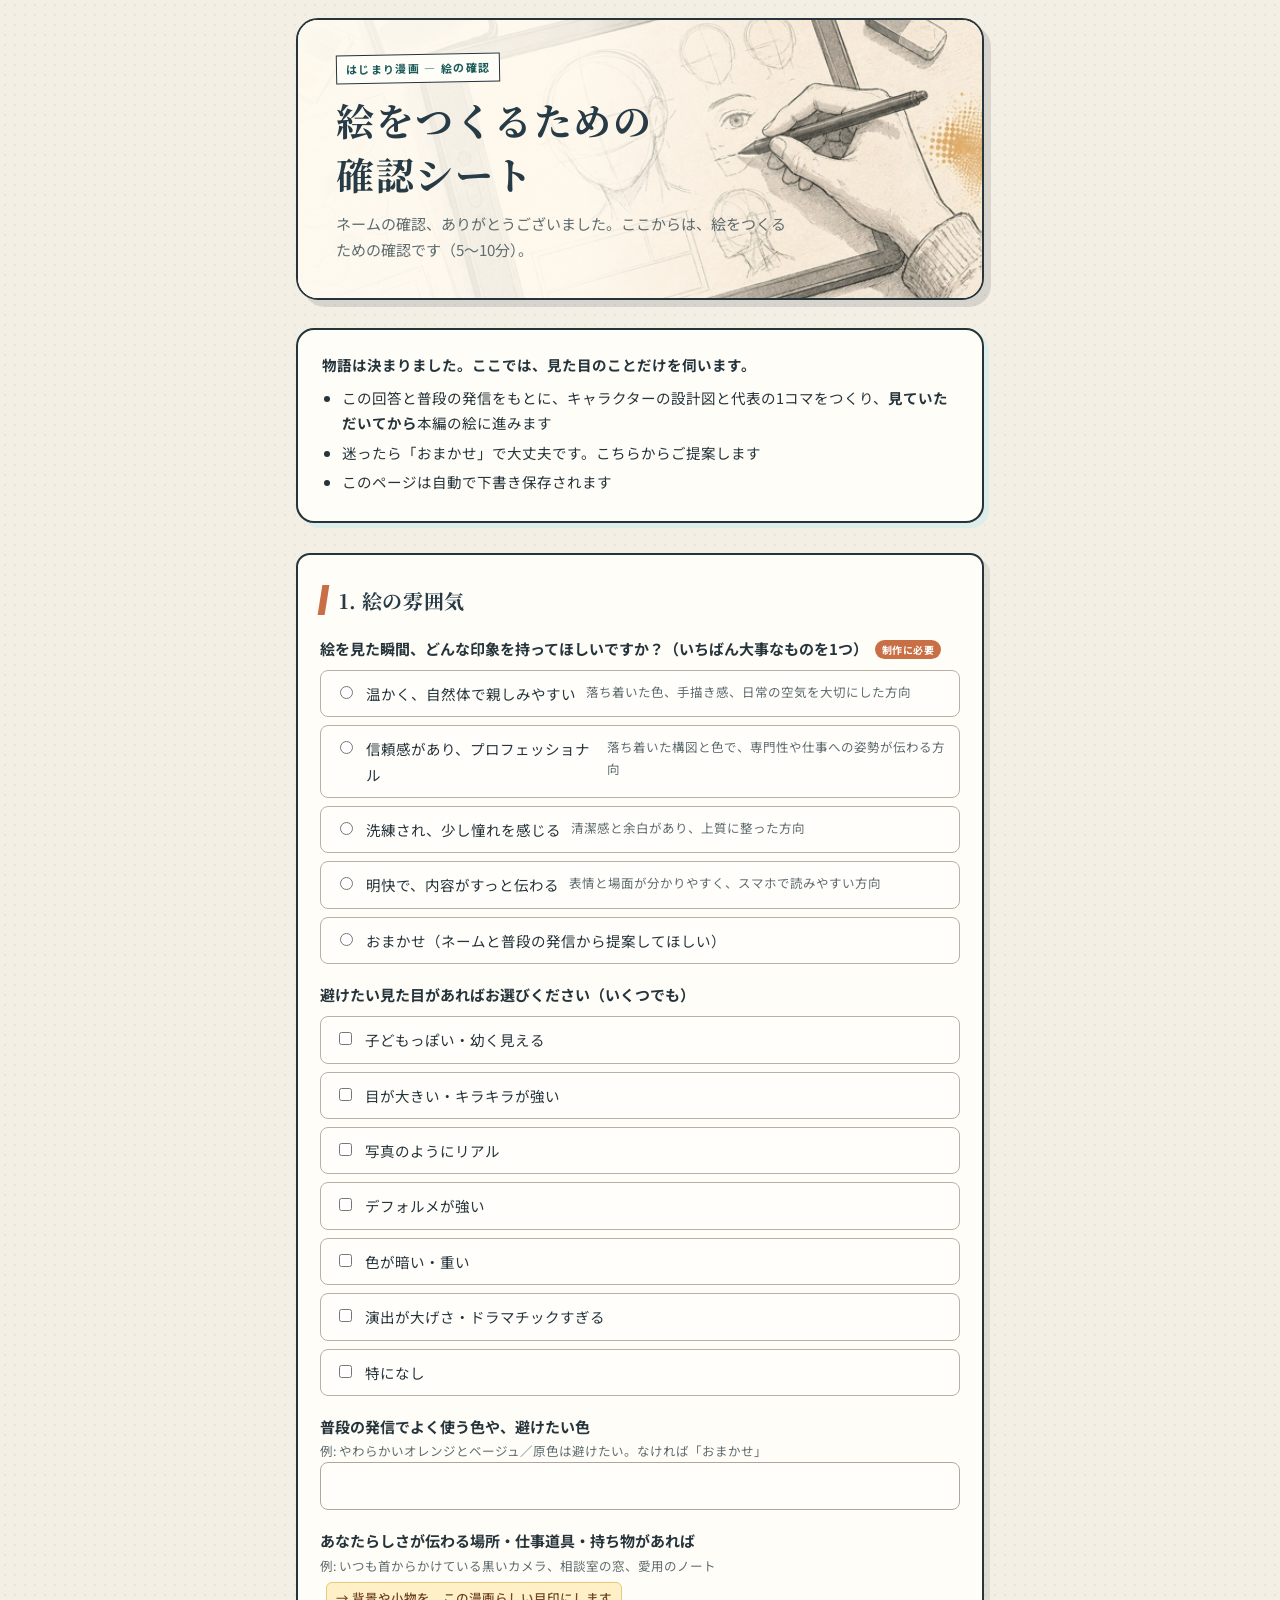
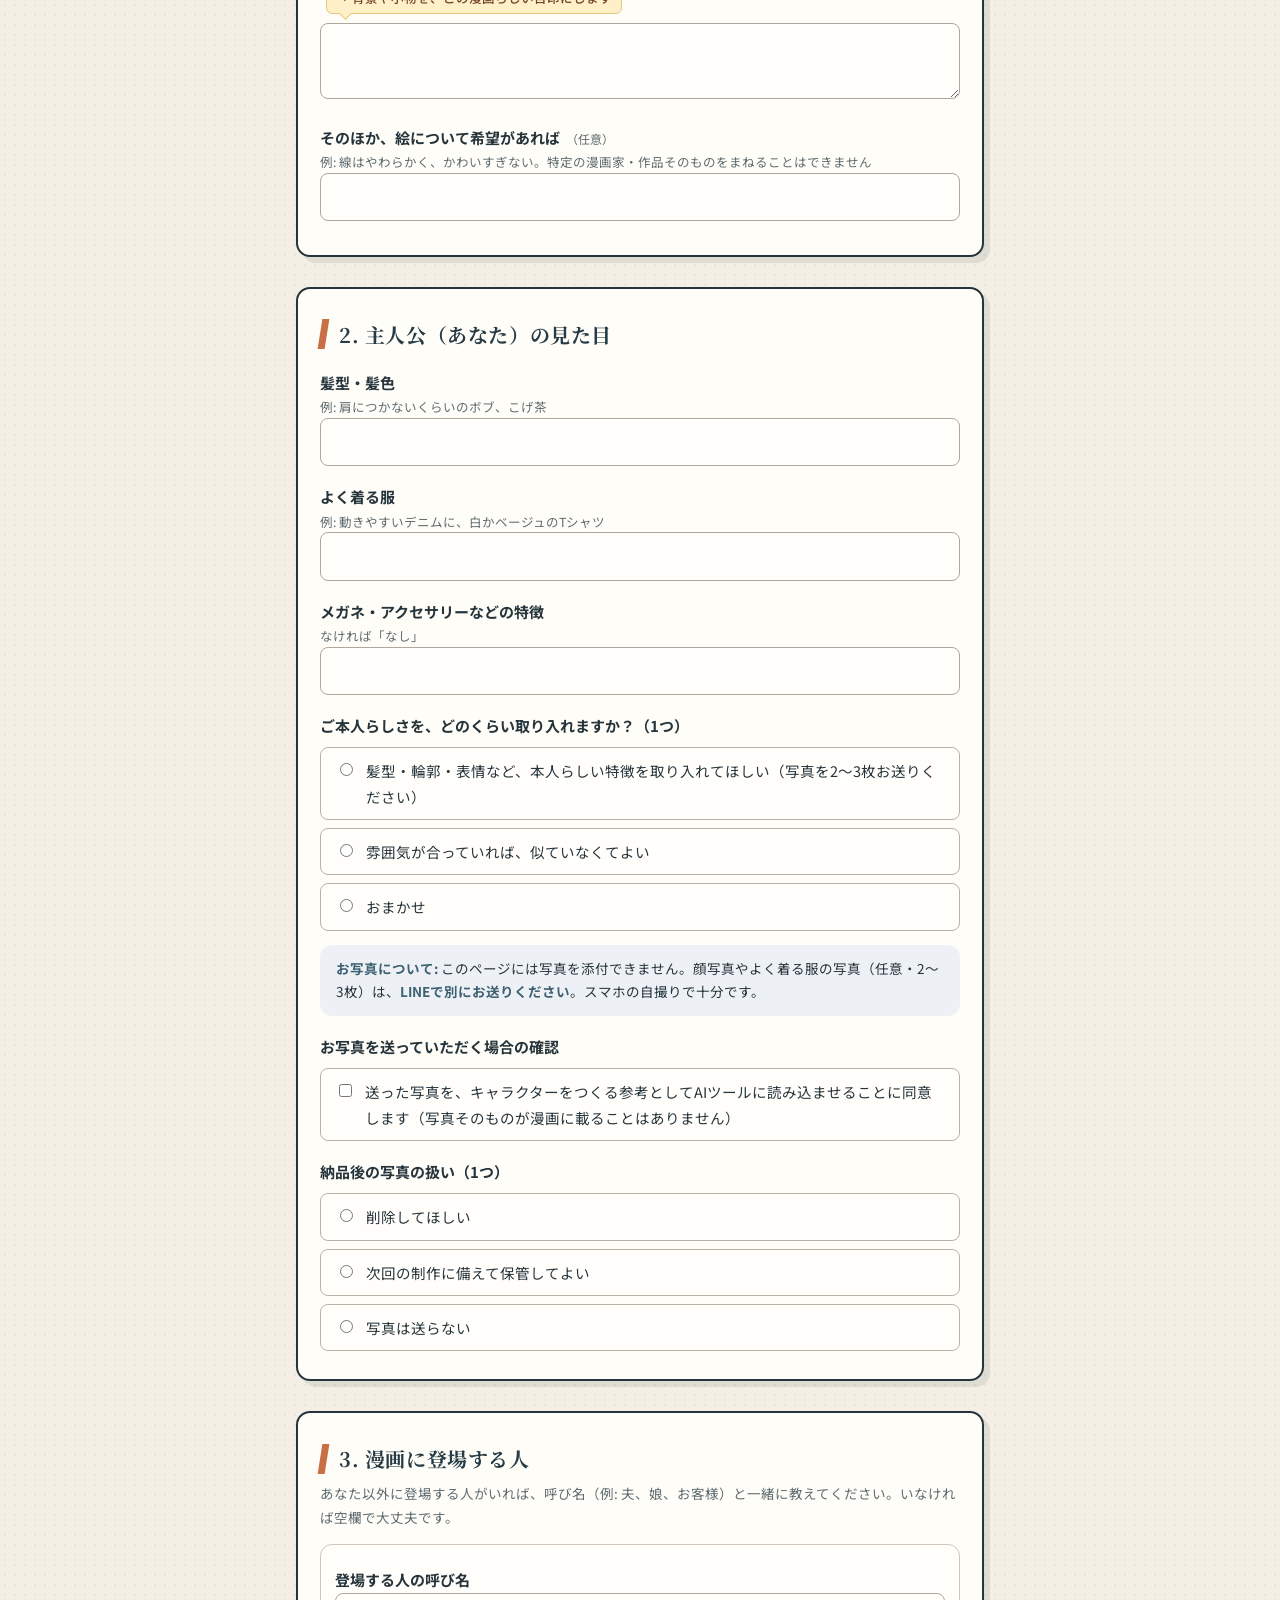
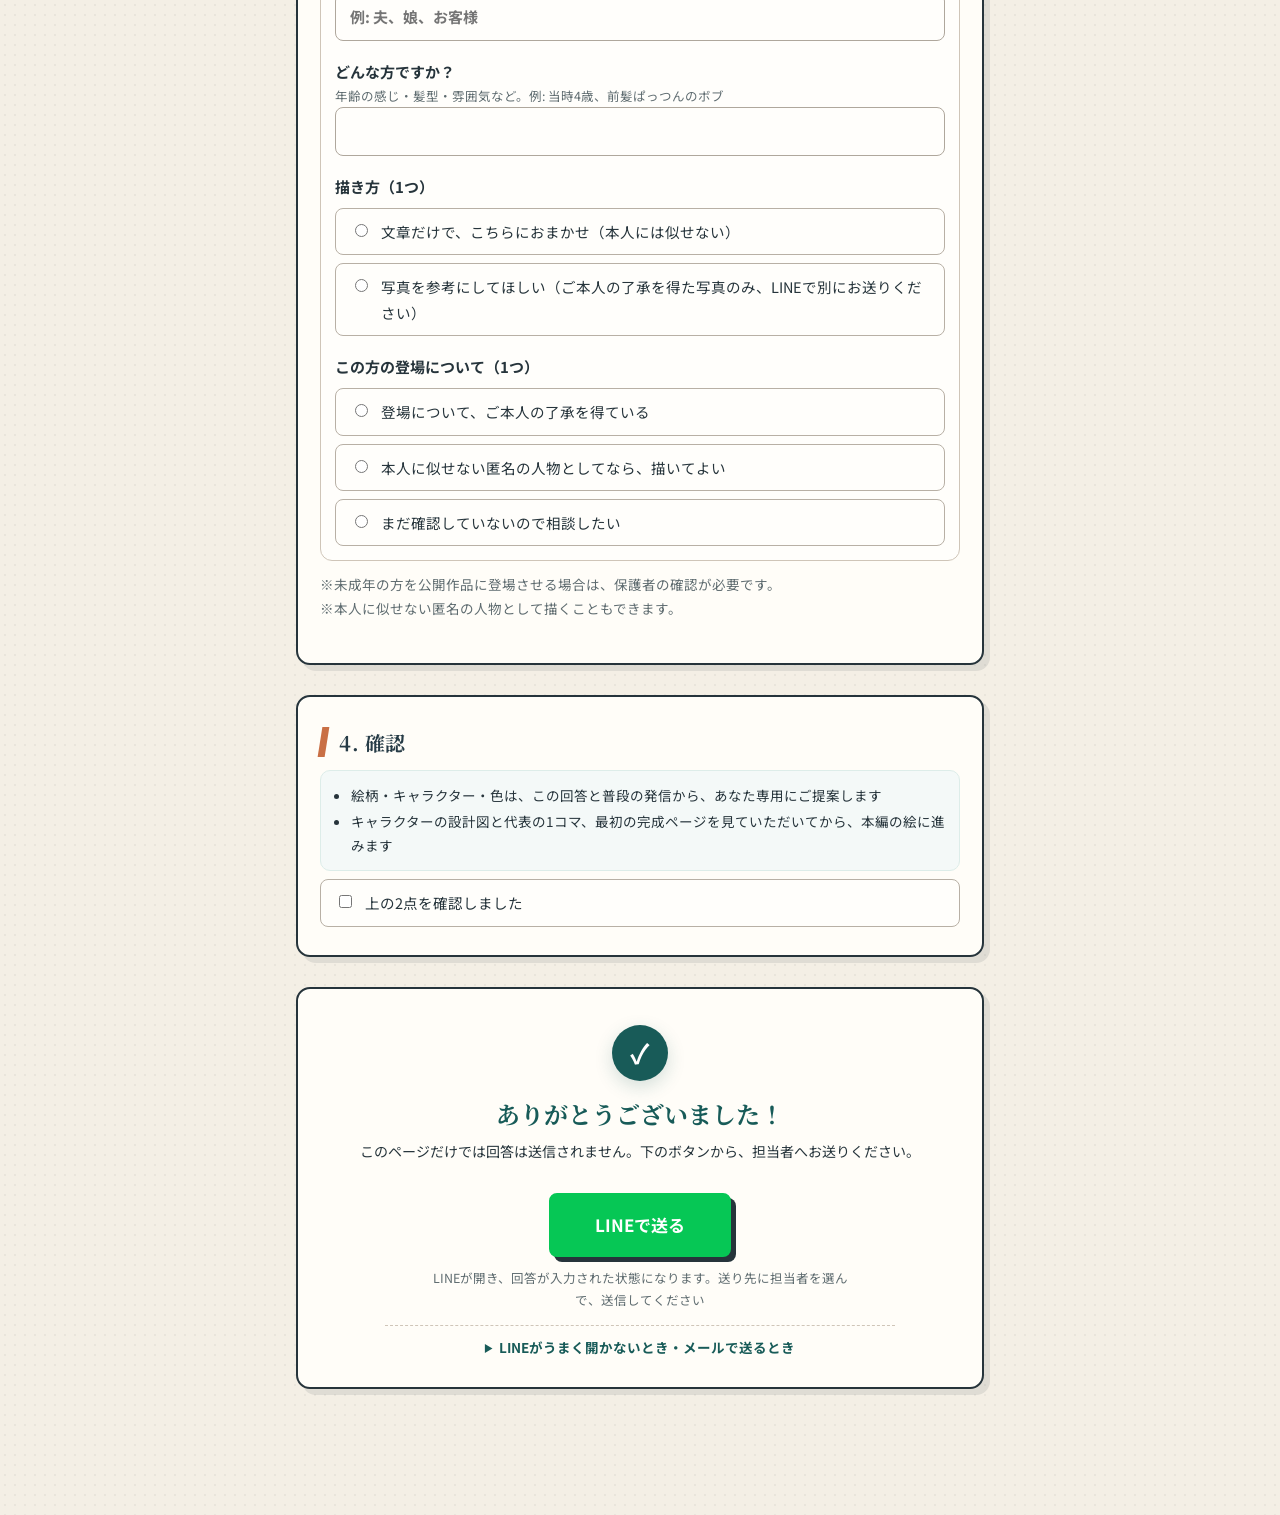
==== commit d4e4ce72: "はじまり漫画のヒアリングとして一から書き直し（第1段階 index.html・第2段階 visual.html・共通 style.css） Co-Authored-By: Claude Opus 5." ====
--- a/visual.html
+++ b/visual.html
@@ -4,614 +4,33 @@
 <meta charset="UTF-8">
 <meta name="viewport" content="width=device-width, initial-scale=1.0">
 <meta name="robots" content="noindex">
-<script>document.documentElement.classList.add("motion-ready");</script>
-<title>絵の確認シート｜ストーリー漫画</title>
+<title>はじまり漫画｜絵の確認シート</title>
 <link rel="preconnect" href="https://fonts.googleapis.com">
 <link rel="preconnect" href="https://fonts.gstatic.com" crossorigin>
-<!-- Kaisei Decol の長音記号「ー」は波線の意匠で「スト〜リ〜」に見えるため、「ー」1文字だけ Noto Serif JP で表示する -->
 <link href="https://fonts.googleapis.com/css2?family=Noto+Serif+JP:wght@700&amp;text=%E3%83%BC&amp;display=swap" rel="stylesheet">
 <link href="https://fonts.googleapis.com/css2?family=Kaisei+Decol:wght@500;700&amp;family=Noto+Sans+JP:wght@400;500;600;700&amp;display=swap" rel="stylesheet">
-<style>
-  :root {
-    --bg: #F4EFE5;
-    --card: #FFFDF8;
-    --ink: #26343B;
-    --ink-soft: #5F6C70;
-    --accent: #2D7C78;
-    --accent-deep: #185B58;
-    --accent-soft: #DDEDE9;
-    --orange: #C96F45;
-    --mustard: #D7A43B;
-    --navy: #263B46;
-    --sand: #EAE0D1;
-    --line: #CFC5B8;
-  }
-  * { box-sizing: border-box; }
-  body {
-    margin: 0;
-    background-color: var(--bg);
-    background-image: radial-gradient(rgba(38,52,59,0.055) 0.8px, transparent 0.8px);
-    background-size: 10px 10px;
-    color: var(--ink);
-    font-family: "Noto Sans JP", "Hiragino Kaku Gothic ProN", sans-serif;
-    line-height: 1.75;
-    font-size: 16px;
-  }
-  .wrap { max-width: 720px; margin: 0 auto; padding: 0 16px 96px; }
-
-  /* ヘッダー */
-  .hero {
-    position: relative;
-    border-radius: 22px;
-    overflow: hidden;
-    margin: 18px 0 0;
-    min-height: 276px;
-    border: 2px solid var(--ink);
-    background: #F7F0E3;
-    box-shadow: 7px 7px 0 rgba(38,52,59,0.14);
-  }
-  .hero img { position: absolute; inset: 0; width: 100%; height: 100%; display: block; object-fit: cover; object-position: center; }
-  .hero::after { content: ""; position: absolute; inset: 0; background: linear-gradient(90deg, rgba(255,250,240,0.96) 0%, rgba(255,250,240,0.84) 39%, rgba(255,250,240,0.10) 70%); }
-  .hero .title {
-    position: relative; z-index: 2; min-height: 276px;
-    display: flex; flex-direction: column; justify-content: center; align-items: flex-start;
-    text-align: left; padding: 34px 38px; max-width: 520px;
-  }
-  .hero .kicker {
-    margin-bottom: 10px; color: var(--accent-deep); font-size: 11px;
-    font-weight: 700; letter-spacing: 0.12em; background: #FFFDF8;
-    border: 1.5px solid var(--ink); padding: 4px 9px; transform: rotate(-1deg);
-  }
-  .hero h1 {
-    margin: 0; font-family: "Noto Serif JP", "Kaisei Decol", serif; font-size: clamp(25px, 5vw, 38px); font-weight: 700;
-    color: var(--navy); letter-spacing: 0.04em; line-height: 1.42;
-  }
-  .hero p {
-    margin: 10px 0 0; font-size: clamp(13px, 3vw, 15px); color: var(--ink-soft);
-  }
-
-  /* はじめに */
-  .intro {
-    position: relative; background: #FFFDF8; border-radius: 18px; padding: 22px 24px; margin: 28px 0 24px;
-    border: 2px solid var(--ink); box-shadow: 5px 5px 0 var(--accent-soft);
-    font-size: 14.5px;
-  }
-  .intro ul { margin: 8px 0 0; padding-left: 20px; }
-  .intro li { margin: 4px 0; }
-  .intro::before {
-    content: ""; position: absolute; width: 18px; height: 18px; left: 42px; top: -11px;
-    background: #FFFDF8; border-left: 2px solid var(--ink); border-top: 2px solid var(--ink); transform: rotate(45deg);
-  }
-
-  /* 漫画ができるまでの3コマ */
-  .story-flow { display: grid; grid-template-columns: 1fr 24px 1fr 24px 1fr; align-items: center; gap: 7px; margin: 26px 0 8px; }
-  .story-flow .panel { min-height: 82px; display: flex; flex-direction: column; justify-content: center; padding: 13px 14px; background: #FFFDF8; border: 2px solid var(--ink); box-shadow: 4px 4px 0 rgba(38,52,59,0.12); }
-  .story-flow .panel.middle { transform: rotate(-1deg); background: #EFF6F4; }
-  .story-flow .panel.last { transform: rotate(1deg); background: #FFF2E9; }
-  .story-flow .num { color: var(--orange); font-size: 11px; font-weight: 700; letter-spacing: .12em; }
-  .story-flow strong { font-family: "Noto Serif JP", "Kaisei Decol", serif; font-size: 14px; color: var(--ink); }
-  .story-flow .arrow { color: var(--ink); text-align: center; font-size: 18px; font-weight: 700; }
-
-  /* 現在位置 */
-  .progress-card {
-    position: sticky; top: 8px; z-index: 10;
-    background: rgba(255,253,248,0.96); border: 1.5px solid var(--ink);
-    border-radius: 14px; padding: 10px 14px; margin: 18px 0 20px;
-    box-shadow: 0 4px 18px rgba(35,62,69,0.09); backdrop-filter: blur(8px);
-  }
-  .progress-meta { display: flex; justify-content: space-between; gap: 12px; font-size: 12.5px; color: var(--ink-soft); margin-bottom: 6px; }
-  .progress-meta strong { color: var(--accent-deep); }
-  .progress-track { height: 7px; border-radius: 999px; background: var(--accent-soft); overflow: hidden; }
-  .progress-fill {
-    width: 14.28%; height: 100%; position: relative;
-    background: linear-gradient(90deg, #4C9B95, var(--accent-deep));
-    transition: width .45s cubic-bezier(.2,.8,.2,1);
-  }
-  .progress-fill::after {
-    content: ""; position: absolute; inset: 0; opacity: 0;
-    background: linear-gradient(105deg, transparent 25%, rgba(255,255,255,.72) 48%, transparent 72%);
-    transform: translateX(-100%);
-  }
-
-  /* セクションカード */
-  .card {
-    position: relative; background: var(--card); border-radius: 14px; padding: 52px 22px 28px;
-    margin: 30px 0; box-shadow: 6px 6px 0 rgba(38,52,59,0.10);
-    border: 2px solid var(--ink);
-  }
-  .card[data-step]::before {
-    content: "CHAPTER " attr(data-step); position: absolute; top: 14px; left: 20px;
-    color: #fff; background: var(--ink); padding: 3px 10px; font-size: 10px; font-weight: 700;
-    letter-spacing: .12em; transform: rotate(-1deg);
-  }
-  .card[data-step]::after {
-    content: ""; position: absolute; width: 78px; height: 42px; right: 12px; top: 10px;
-    background-image: radial-gradient(rgba(38,52,59,.34) 1.2px, transparent 1.2px);
-    background-size: 7px 7px; clip-path: polygon(34% 0, 100% 0, 100% 100%, 0 100%);
-    opacity: .46; pointer-events: none;
-  }
-  .sec-head { display: flex; align-items: center; gap: 12px; margin-bottom: 6px; }
-  .sec-head::before { content: ""; width: 7px; height: 30px; background: var(--orange); transform: skew(-9deg); flex-shrink: 0; }
-  .sec-head img { display: none; }
-  .sec-head h2 { margin: 0; font-family: "Noto Serif JP", "Kaisei Decol", serif; font-size: 20px; color: var(--navy); letter-spacing: 0.03em; }
-  .sec-note { font-size: 13.5px; color: var(--ink-soft); margin: 0 0 14px; }
-
-  /* 章タイトル・予告文・挿絵を一枚の「扉コマ」にまとめる */
-  .chapter-opening {
-    display: grid; grid-template-columns: minmax(0, 1fr) 164px; gap: 22px; align-items: start;
-    margin: 0 0 22px; padding: 0 0 20px; border-bottom: 1.5px solid var(--line);
-  }
-  .chapter-copy { min-width: 0; }
-  .chapter-teaser {
-    margin: 10px 0 0; max-width: 33em; color: var(--ink-soft);
-    font-size: 13px; font-weight: 500; line-height: 1.75;
-  }
-  .chapter-visual {
-    width: 100%; margin: 0; padding: 0; position: relative; z-index: 1;
-    transform: rotate(.55deg);
-  }
-  .chapter-visual img {
-    display: block; width: 100%; aspect-ratio: 1; object-fit: cover;
-    border: 2px solid var(--ink); background: #F8F0E3;
-    box-shadow: 5px 5px 0 rgba(45,124,120,.24);
-    transition: transform .22s ease, box-shadow .22s ease;
-  }
-  .chapter-art-note {
-    display: block; margin: 9px 1px 0; color: var(--ink-soft);
-    font-size: 10.5px; font-weight: 500; line-height: 1.55; text-align: left;
-  }
-  .chapter-caption {
-    width: fit-content; margin: 14px 0 0; padding: 7px 10px 7px 12px; color: var(--ink);
-    font-family: "Noto Serif JP", "Kaisei Decol", serif; font-size: 12px; font-weight: 700; line-height: 1.55;
-    border-left: 4px solid var(--orange); background: #FFF7E9;
-  }
-  /* 「→ 漫画のどこに使うか」 */
-  .why {
-    display: block; position: relative; width: fit-content; font-size: 12.5px; font-weight: 500; color: #714626;
-    margin: 6px 0 9px 6px; padding: 4px 9px; background: #FFF0C8;
-    border: 1px solid #E2C97D; border-radius: 6px; transform: rotate(-.2deg);
-  }
-  .why::after {
-    content: ""; position: absolute; left: 14px; bottom: -5px; width: 8px; height: 8px;
-    background: #FFF0C8; border-right: 1px solid #E2C97D; border-bottom: 1px solid #E2C97D;
-    transform: rotate(45deg);
-  }
-
-  /* §3の小見出し */
-  .q3-head { font-weight: 700; font-size: 16px; color: var(--accent-deep); margin: 22px 0 0; }
-  .q3-head .why { margin-top: 0; }
-
-  /* 入力欄 */
-  label.q { display: block; font-weight: 700; font-size: 15px; margin: 18px 0 6px; }
-  label.q .hint { font-weight: 400; font-size: 12.5px; color: var(--ink-soft); display: block; }
-  input[type="text"], textarea {
-    width: 100%; border: 1.5px solid #AFA79C; border-radius: 8px;
-    padding: 10px 14px; font: inherit; font-size: 15px; color: var(--ink);
-    background: #FFFEFB; outline: none;
-    transition: border-color .18s ease, box-shadow .18s ease, transform .18s ease;
-  }
-  input[type="text"]:focus, textarea:focus {
-    border-color: var(--accent); box-shadow: 0 0 0 3px rgba(43,122,120,0.10);
-    transform: translateY(-1px);
-  }
-  textarea { min-height: 110px; resize: vertical; }
-  textarea.tall { min-height: 150px; }
-  textarea.short { min-height: 76px; }
-
-  /* 選択肢 */
-  .opts { display: flex; flex-direction: column; gap: 8px; margin-top: 8px; }
-  .opts label {
-    display: flex; align-items: flex-start; gap: 10px; position: relative;
-    background: #FFFEFB; border: 1.5px solid #B8B0A5; border-radius: 8px;
-    padding: 10px 14px; cursor: pointer; font-size: 14.5px;
-    transition: transform .15s ease, box-shadow .15s ease, background .15s ease;
-  }
-  .opts label:hover { transform: translateY(-1px); }
-  .opts label:has(:checked) { border-color: var(--ink); background: #EAF4F1; box-shadow: 3px 3px 0 var(--mustard); }
-  .opts label:has(:checked)::after {
-    content: "✓"; display: grid; place-items: center; flex: 0 0 22px; width: 22px; height: 22px;
-    margin-left: auto; border: 1.5px solid var(--ink); border-radius: 50%;
-    color: #fff; background: var(--accent-deep); font-size: 13px; font-weight: 700; line-height: 1;
-  }
-  .opts input { margin-top: 5px; accent-color: var(--accent-deep); flex-shrink: 0; }
-  .opts .desc { font-size: 12.5px; color: var(--ink-soft); display: block; }
-
-  .photo-note {
-    background: #EDF1F6; border-radius: 12px; padding: 12px 16px;
-    font-size: 13.5px; margin-top: 14px; color: var(--ink);
-  }
-  .photo-note strong { color: #3E6072; }
-
-  .soft-note {
-    background: #F2F7F3; border-radius: 12px; padding: 10px 16px;
-    font-size: 13px; margin: 10px 0 0; color: var(--ink);
-  }
-
-  .art-note {
-    position: relative; margin: 16px 0 22px; padding: 13px 16px 13px 46px;
-    border: 1.5px solid var(--ink); border-radius: 10px; background: #FFF8E9;
-    color: var(--ink); font-size: 13px; box-shadow: 3px 3px 0 rgba(201,111,69,.18);
-  }
-  .art-note::before {
-    content: "✦"; position: absolute; left: 16px; top: 12px;
-    color: var(--orange); font-size: 19px; line-height: 1;
-  }
-  .art-note strong { color: var(--accent-deep); }
-
-  .field-guide {
-    margin: 0 0 18px; padding: 10px 14px; border-left: 4px solid var(--mustard);
-    background: #FFF8E9; color: var(--ink-soft); font-size: 12.5px;
-  }
-  .badge {
-    display: inline-block; margin-left: 7px; padding: 1px 7px;
-    border-radius: 999px; vertical-align: 1px; font-size: 10px; font-weight: 700;
-    letter-spacing: .04em;
-  }
-  .badge.needed { color: #fff; background: var(--orange); }
-  .badge.if-needed { color: var(--accent-deep); background: var(--accent-soft); }
-  [hidden] { display: none !important; }
-
-  details.monitor {
-    margin-top: 18px; border: 1.5px dashed var(--accent); border-radius: 14px;
-    background: #F4F9F8; padding: 12px 14px;
-  }
-  details.monitor summary { cursor: pointer; color: var(--accent-deep); font-weight: 700; }
-  .send-steps { text-align: left; max-width: 510px; margin: 12px auto; font-size: 14px; }
-  .send-steps li { margin: 4px 0; }
-  .btn-row { display: flex; flex-wrap: wrap; justify-content: center; gap: 10px; }
-
-  /* 保存表示・送信 */
-  /* 常時表示だとスマホで本文・入力欄に重なるため、保存した直後だけ数秒表示する。
-     常時の目印は上部の「現在の章・下書き自動保存」が担う */
-  .savebar {
-    position: fixed; bottom: calc(14px + env(safe-area-inset-bottom, 0px)); left: 50%; transform: translateX(-50%);
-    opacity: 0; pointer-events: none; transition: opacity .3s ease;
-    background: rgba(255,255,255,0.95); border: 1px solid var(--line);
-    border-radius: 999px; padding: 6px 18px; font-size: 12.5px; color: var(--ink-soft);
-    box-shadow: 0 2px 10px rgba(160,120,100,0.12); white-space: nowrap;
-  }
-  .savebar.is-visible { opacity: 1; }
-  .finish { text-align: center; padding-top: 28px; }
-  .finish-mark {
-    width: 56px; height: 56px; margin: 0 auto 10px; border-radius: 50%;
-    display: grid; place-items: center; color: #fff; background: var(--accent-deep);
-    font-size: 27px; font-weight: 700; box-shadow: 0 6px 18px rgba(24,89,87,0.18);
-  }
-
-  /* 回答の流れを楽しくする、短い漫画的モーション */
-  @keyframes panel-enter {
-    from { opacity: 0; translate: 0 12px; }
-    to { opacity: 1; translate: 0 0; }
-  }
-  @keyframes chapter-title-reveal {
-    0% { opacity: 0; clip-path: inset(0 100% 0 0); transform: translateY(4px); }
-    100% { opacity: 1; clip-path: inset(0 0 0 0); transform: translateY(0); }
-  }
-  @keyframes chapter-art-reveal {
-    0% { opacity: 0; clip-path: inset(0 100% 0 0); transform: scale(.98); }
-    100% { opacity: 1; clip-path: inset(0 0 0 0); transform: scale(1); }
-  }
-  @keyframes chapter-text-reveal {
-    0% { opacity: 0; transform: translateY(7px); }
-    100% { opacity: 1; transform: translateY(0); }
-  }
-  @keyframes chapter-slash-reveal {
-    0% { opacity: 0; transform: skew(-9deg) scaleY(0); }
-    100% { opacity: 1; transform: skew(-9deg) scaleY(1); }
-  }
-  @keyframes choice-pop {
-    0% { transform: scale(1); }
-    48% { transform: translateY(-2px) scale(1.012); }
-    100% { transform: scale(1); }
-  }
-  @keyframes stamp-in {
-    0% { opacity: 0; transform: scale(1.7) rotate(-16deg); }
-    70% { opacity: 1; transform: scale(.92) rotate(3deg); }
-    100% { opacity: 1; transform: scale(1) rotate(0); }
-  }
-  @keyframes save-pulse {
-    0%, 100% { transform: translateX(-50%) scale(1); }
-    50% { transform: translateX(-50%) scale(1.035); }
-  }
-  @keyframes progress-shine {
-    from { opacity: .15; transform: translateX(-100%); }
-    45% { opacity: .85; }
-    to { opacity: 0; transform: translateX(100%); }
-  }
-  @keyframes finish-pop {
-    0% { opacity: 0; transform: scale(.55) rotate(-12deg); }
-    70% { opacity: 1; transform: scale(1.1) rotate(3deg); }
-    100% { opacity: 1; transform: scale(1) rotate(0); }
-  }
-
-  @media (prefers-reduced-motion: no-preference) {
-    .story-flow .panel { animation: panel-enter .48s cubic-bezier(.2,.8,.2,1) both; }
-    .story-flow .panel.middle { animation-delay: .1s; }
-    .story-flow .panel.last { animation-delay: .2s; }
-    /* 見出しと説明文は最初から表示しておく（以前はスクロールで出るまで章が白紙に見えた）。動かすのは挿絵だけ */
-    .motion-ready .card[data-step]:not(.is-revealed) .chapter-visual img { opacity: 0; }
-    .card.is-revealed .chapter-visual img {
-      animation: chapter-art-reveal .72s cubic-bezier(.2,.8,.2,1) .12s both;
-    }
-    .opts label.choice-pop { animation: choice-pop .28s ease-out; }
-    .opts label:has(:checked)::after { animation: stamp-in .28s cubic-bezier(.2,.9,.25,1.2) both; }
-    .savebar.is-saving, .savebar.is-saved { animation: save-pulse .34s ease-out; }
-    .progress-fill.is-moving::after { animation: progress-shine .58s ease-out; }
-    .finish.is-revealed .finish-mark { animation: finish-pop .5s cubic-bezier(.2,.9,.25,1.2) both; }
-  }
-
-  @media (hover: hover) and (prefers-reduced-motion: no-preference) {
-    .chapter-visual img:hover { transform: translateY(-2px) rotate(-.4deg); box-shadow: 7px 7px 0 rgba(45,124,120,.26); }
-  }
-
-  @media (prefers-reduced-motion: reduce) {
-    *, *::before, *::after { animation-duration: .01ms !important; animation-iteration-count: 1 !important; transition-duration: .01ms !important; }
-  }
-  .btn {
-    display: inline-block; border: none; cursor: pointer; font: inherit; font-weight: 700;
-    background: var(--ink); color: #fff; border-radius: 8px; border: 2px solid var(--ink);
-    padding: 14px 36px; font-size: 16px; margin-top: 14px;
-    box-shadow: 5px 5px 0 var(--orange);
-  }
-  .btn:active { transform: translate(3px,3px); box-shadow: 2px 2px 0 var(--orange); }
-  /* LINEで送る（LINEのブランド色） */
-  .btn.line { background: #06C755; border-color: #06C755; box-shadow: 5px 5px 0 var(--ink); font-size: 17px; padding: 15px 44px; }
-  .btn.line:active { box-shadow: 2px 2px 0 var(--ink); }
-  .btn.sub-strong { background: #fff; color: var(--ink); box-shadow: 4px 4px 0 var(--line); }
-  .send-main { margin: 16px auto 6px; max-width: 420px; }
-  .send-how { font-size: 12.5px; color: var(--ink-soft); margin: 10px 0 0; }
-  details.send-other { max-width: 510px; margin: 14px auto 0; text-align: left; border-top: 1.5px dashed var(--line); padding-top: 10px; }
-  details.send-other summary { cursor: pointer; color: var(--accent-deep); font-weight: 700; font-size: 13.5px; text-align: center; }
-  .btn.sub { background: #fff; color: var(--ink-soft); border: 1.5px solid var(--line); box-shadow: none; font-weight: 400; font-size: 13px; padding: 8px 20px; }
-  .btn.share { background: #6C9B78; box-shadow: 0 3px 10px rgba(75,130,90,0.25); display: none; }
-  #copied { display: none; color: var(--accent-deep); font-weight: 700; margin-top: 10px; }
-  #output {
-    display: none; width: 100%; min-height: 200px; margin-top: 14px;
-    border: 1.5px solid var(--line); border-radius: 12px; padding: 12px; font-size: 12px;
-  }
-  @media (max-width: 520px) {
-    body { font-size: 15px; }
-    .card { padding: 50px 17px 24px; box-shadow: 4px 4px 0 rgba(38,52,59,0.10); }
-    .sec-head { gap: 10px; }
-    .sec-head h2 { font-size: 17px; }
-    .hero { min-height: 245px; box-shadow: 4px 4px 0 rgba(38,52,59,0.14); }
-    .hero img { object-position: 58% center; }
-    .hero::after { background: linear-gradient(90deg, rgba(255,250,240,0.97) 0%, rgba(255,250,240,0.87) 58%, rgba(255,250,240,0.24) 100%); }
-    .hero .title { min-height: 245px; padding: 24px 20px; max-width: 92%; }
-    .story-flow { grid-template-columns: 1fr; gap: 8px; }
-    .story-flow .arrow { transform: rotate(90deg); line-height: 1; }
-    .story-flow .panel { min-height: 64px; }
-    .chapter-opening { grid-template-columns: 1fr; gap: 14px; padding-bottom: 18px; }
-    .chapter-visual { width: min(100%, 240px); margin: 0 auto; transform: rotate(.5deg); }
-    .chapter-visual img { box-shadow: 4px 4px 0 rgba(45,124,120,.24); }
-    .opts label { padding: 11px 12px; }
-    .btn { width: 100%; margin-top: 8px; }
-    .progress-card { top: 5px; }
-  }
-
-  /* ===== 1章ずつ見せる（2026-09-24）=====
-     JSが動いたときだけ html.paged を付ける。JSが無ければ従来どおり全章を縦に並べる */
-  .paged .card[data-step]:not(.is-current),
-  .paged .card.finish:not(.is-current),
-  .paged .card.rest:not(.is-current),
-  .paged #landing.is-away { display: none; }
-  .card { scroll-margin-top: 118px; }
-  @media (prefers-reduced-motion: no-preference) {
-    .paged .card.is-current.is-entering { animation: page-in .38s cubic-bezier(.2,.8,.2,1) both; }
-    .paged .card.is-current.is-entering.from-prev { animation-name: page-in-prev; }
-  }
-  @keyframes page-in { from { opacity: 0; transform: translateX(26px) rotate(.4deg); } to { opacity: 1; transform: none; } }
-  @keyframes page-in-prev { from { opacity: 0; transform: translateX(-26px) rotate(-.4deg); } to { opacity: 1; transform: none; } }
-
-  .chapter-time {
-    display: inline-block; margin: 10px 0 0; padding: 2px 10px; border-radius: 999px;
-    font-size: 12px; font-weight: 700; color: var(--accent-deep); background: var(--accent-soft);
-  }
-  .step-nav { display: flex; justify-content: space-between; align-items: center; gap: 10px; margin-top: 30px; padding-top: 18px; border-top: 1.5px dashed var(--line); }
-  .step-nav .btn { margin-top: 0; width: auto; }
-  .step-nav .btn.sub { padding: 10px 16px; }
-  .step-nav .spacer { flex: 1; }
-  @media (max-width: 520px) {
-    .step-nav { flex-direction: column-reverse; align-items: stretch; }
-    .step-nav .btn { width: 100%; }
-  }
-
-  /* ===== あなたのネーム（7コマの進み具合）===== */
-  .progress-meta { align-items: baseline; }
-  .progress-meta #stepLabel { font-weight: 700; color: var(--ink); font-size: 13px; }
-  .name-strip { display: flex; gap: 4px; height: 44px; }
-  .name-strip button {
-    flex: var(--w, 1); min-width: 0; padding: 0; position: relative; overflow: hidden; cursor: pointer;
-    border: 1.5px solid var(--ink); background: #FFFEFB; border-radius: 2px;
-    font: inherit; color: var(--line); font-size: 12px; font-weight: 700;
-  }
-  .name-strip button:focus-visible { outline: 3px solid var(--mustard); outline-offset: 1px; }
-  .name-strip img { position: absolute; inset: 0; width: 100%; height: 100%; object-fit: cover; opacity: 0; }
-  .name-strip .n { position: relative; z-index: 1; }
-  .name-strip .is-done img { opacity: 1; }
-  .name-strip .is-done .n {
-    position: absolute; left: 2px; bottom: 1px; color: #fff; font-size: 9.5px;
-    background: var(--ink); padding: 0 4px; line-height: 1.5;
-  }
-  .name-strip .is-current { border-width: 2.5px; border-color: var(--orange); color: var(--orange); background: #FFF7E9; }
-  .name-strip .is-current:not(.is-done)::after {
-    content: ""; position: absolute; inset: 3px; border: 1.5px dashed var(--orange); opacity: .6;
-  }
-  .name-note { margin: 5px 0 0; font-size: 11px; color: var(--ink-soft); }
-  @media (prefers-reduced-motion: no-preference) {
-    .name-strip .ink-in img { animation: ink-in .7s cubic-bezier(.2,.8,.2,1) both; }
-    .name-strip .ink-in { animation: panel-stamp .5s cubic-bezier(.2,.9,.25,1.2) .5s both; }
-  }
-  @keyframes ink-in { from { opacity: 0; clip-path: inset(0 100% 0 0); } to { opacity: 1; clip-path: inset(0 0 0 0); } }
-  @keyframes panel-stamp { 0% { transform: scale(1); } 45% { transform: scale(1.12) rotate(-2deg); } 100% { transform: scale(1); } }
-
-  /* ===== 3章: あなたの言葉が吹き出しになる ===== */
-  .bubble-preview { margin: 10px 0 4px; }
-  .bubble-preview .bp-cap { font-size: 12px; font-weight: 700; color: var(--accent-deep); margin: 0 0 6px; }
-  .bubble-preview .bp-panel {
-    position: relative; overflow: hidden; border: 2px solid var(--ink); background: #FFFEFB;
-    /* 上は紙（吹き出しの場所）、下に挿絵。padding の % は幅基準なので、絵の高さと一緒に伸び縮みする */
-    padding: 14px 14px calc(var(--art-pad, 44%) + 4px);
-    display: flex; flex-direction: row-reverse; justify-content: space-around; align-items: flex-start; gap: 10px;
-    box-shadow: 4px 4px 0 rgba(38,52,59,.10);
-  }
-  .bubble-preview .bp-art {
-    position: absolute; left: 0; right: 0; bottom: 0; z-index: 0; aspect-ratio: var(--art-ratio, 450 / 202);
-    background: var(--art) center / cover no-repeat;
-    -webkit-mask-image: linear-gradient(to bottom, transparent 0, #000 34%); mask-image: linear-gradient(to bottom, transparent 0, #000 34%);
-  }
-  .bubble-preview[data-kind="dialogue"] .bp-panel { --art-pad: 43.4%; justify-content: space-between; padding-left: 8%; padding-right: 8%; }
-  .bubble-preview[data-source="past_self_message"] .bp-panel { --art: url("decor/bubble-past-v1.jpg"); --art-ratio: 435 / 180; --art-pad: 41%; justify-content: flex-start; padding-right: 22px; }
-  /* ネーム（下書き）風の人物。性別が出ないよう、丸い頭と顔の向きの線だけで描く */
-  .bubble-preview .bp-figures { position: absolute; left: 0; right: 0; bottom: 0; z-index: 0; aspect-ratio: 300 / 130; }
-  .bubble-preview .bp-figures svg { display: block; width: 100%; height: 100%; }
-  .bubble-preview .bp-who {
-    position: absolute; bottom: 6px; z-index: 2; transform: translateX(-50%);
-    font-size: 11px; font-weight: 700; color: #fff; background: var(--ink); padding: 0 7px; border-radius: 3px; white-space: nowrap;
-    max-width: 44%; overflow: hidden; text-overflow: ellipsis;
-  }
-  .bubble-preview .bp-who.left { left: 29.3%; }
-  .bubble-preview .bp-who.right { left: 70.7%; }
-  .bubble-preview .bubble {
-    position: relative; z-index: 1; writing-mode: vertical-rl; text-orientation: mixed; white-space: pre-line;
-    max-height: 184px; padding: 24px 17px; background: #fff; border: 2px solid var(--ink);
-    border-radius: 50%; font-size: 14px; font-weight: 600; line-height: 1.6; letter-spacing: .04em; color: var(--ink);
-  }
-  .bubble-preview .bubble.is-empty { visibility: hidden; }
-  /* しっぽ: 枠線の三角（before）の上に白い三角（after）を重ね、吹き出しの枠線を切る */
-  .bubble-preview .bubble::before,
-  .bubble-preview .bubble::after {
-    content: ""; position: absolute; left: 50%; clip-path: polygon(0 0, 100% 0, 42% 100%);
-  }
-  .bubble-preview .bubble::before { width: 20px; height: 20px; bottom: -18px; margin-left: -8px; background: var(--ink); }
-  .bubble-preview .bubble::after { width: 13px; height: 15px; bottom: -13px; margin-left: -4px; background: #fff; }
-  .bubble-preview .bubble.to-left::before, .bubble-preview .bubble.to-left::after { clip-path: polygon(0 0, 100% 0, 58% 100%); }
-  .bubble-preview .bubble.to-left::before { margin-left: -12px; }
-  .bubble-preview .bubble.to-left::after { margin-left: -9px; }
-  /* 心の声: しっぽの代わりに小さな丸 */
-  .bubble-preview .bubble.thought { background: #FFF8E9; }
-  .bubble-preview .bubble.thought::before,
-  .bubble-preview .bubble.thought::after { clip-path: none; border: 2px solid var(--ink); border-radius: 50%; background: #FFF8E9; }
-  .bubble-preview .bubble.thought::before { width: 14px; height: 14px; bottom: -20px; left: 30%; margin-left: 0; }
-  .bubble-preview .bubble.thought::after { width: 8px; height: 8px; bottom: -34px; left: 18%; margin-left: 0; }
-  .bubble-preview .bp-note { margin: 5px 0 0; font-size: 11px; color: var(--ink-soft); text-align: right; }
-  .q-group { font-weight: 700; font-size: 15px; margin: 18px 0 6px; }
-  .q-group .hint { font-weight: 400; font-size: 12.5px; color: var(--ink-soft); display: block; }
-  .dialogue-pair { border-left: 3px solid var(--accent-soft); padding-left: 12px; }
-  .dialogue-pair label.q { font-size: 14px; margin-top: 10px; }
-  @media (prefers-reduced-motion: no-preference) {
-    .bubble-preview .bubble.pop { animation: bubble-pop .32s cubic-bezier(.2,.9,.25,1.25) both; }
-  }
-  @keyframes bubble-pop { from { opacity: 0; transform: scale(.7); } to { opacity: 1; transform: scale(1); } }
-
-  /* ===== 補足の「例を見る」 ===== */
-  .hint-toggle {
-    display: inline-block; margin: 2px 0 4px; padding: 1px 10px; border: 1px solid var(--line); border-radius: 999px;
-    background: #FFFEFB; color: var(--accent-deep); font: inherit; font-size: 12px; font-weight: 500; cursor: pointer;
-  }
-  .hint-toggle[aria-expanded="true"] { background: var(--accent-soft); border-color: var(--accent); }
-
-  /* ===== 一休み・完成のネーム ===== */
-  .card.rest { text-align: center; padding-top: 36px; }
-  .card.rest h2, .card.finish h2 { font-family: "Noto Serif JP", "Kaisei Decol", serif; }
-  .card.rest p { max-width: 460px; margin: 8px auto 0; font-size: 14.5px; }
-  .name-page {
-    display: grid; grid-template-columns: repeat(6, 1fr); grid-template-rows: repeat(2, 84px); gap: 6px;
-    max-width: 420px; margin: 18px auto 6px; padding: 8px; background: #fff; border: 2px solid var(--ink);
-    box-shadow: 5px 5px 0 rgba(38,52,59,.12);
-  }
-  .name-page .np { position: relative; overflow: hidden; border: 1.5px solid var(--ink); background: #FFFEFB; }
-  .name-page .np img { width: 100%; height: 100%; object-fit: cover; display: block; }
-  .name-page .np span { position: absolute; left: 3px; top: 2px; font-size: 10px; font-weight: 700; color: #fff; background: var(--ink); padding: 0 4px; }
-  .name-page .np:nth-child(1) { grid-area: 1 / 1 / 2 / 5; }
-  .name-page .np:nth-child(2) { grid-area: 1 / 5 / 2 / 7; }
-  .name-page .np:nth-child(3) { grid-area: 2 / 1 / 3 / 3; }
-  .name-page .np:nth-child(4) { grid-area: 2 / 3 / 3 / 7; }
-  .name-page .np.is-empty img { opacity: .12; filter: grayscale(1); }
-  @media (prefers-reduced-motion: no-preference) {
-    .is-current .name-page .np { animation: ink-in .6s cubic-bezier(.2,.8,.2,1) both; }
-    .is-current .name-page .np:nth-child(2) { animation-delay: .08s; }
-    .is-current .name-page .np:nth-child(3) { animation-delay: .16s; }
-    .is-current .name-page .np:nth-child(4) { animation-delay: .24s; }
-    .is-current .name-page .np:nth-child(5) { animation-delay: .32s; }
-    .is-current .name-page .np:nth-child(6) { animation-delay: .40s; }
-    .is-current .name-page .np:nth-child(7) { animation-delay: .48s; }
-  }
-  .name-page-cap { font-size: 12.5px; color: var(--ink-soft); margin: 0 0 14px; }
-
-  /* ===== 1章: 読者のつぶやき／7章: 最終ページの見本 ===== */
-  .bubble-preview[data-kind="reader"] .bp-panel { --art-pad: 43.4%; justify-content: center; }
-  .bubble-preview .bp-who.center { left: 50%; }
-  .cta-preview { margin: 10px 0 4px; }
-  .cta-page {
-    position: relative; border: 2px solid var(--ink); background: #FFFEFB; padding: 10px 14px 14px;
-    box-shadow: 4px 4px 0 rgba(38,52,59,.10);
-  }
-  .cta-page .bp-figures { position: static; display: block; width: 86%; margin: 0 auto; aspect-ratio: 300 / 120; }
-  .cta-preview .bp-cap { font-size: 12px; font-weight: 700; color: var(--accent-deep); margin: 0 0 6px; }
-  .cta-preview .bp-note { margin: 5px 0 0; font-size: 11px; color: var(--ink-soft); text-align: right; }
-  .cta-box {
-    position: relative; margin-top: -14px; padding: 10px 14px; border: 2px solid var(--ink); background: #FFF8E9;
-    font-size: 14px; font-weight: 700; line-height: 1.7; white-space: pre-line; overflow-wrap: anywhere;
-  }
-  .cta-name { margin: 8px 0 0; text-align: right; font-size: 12.5px; font-weight: 700; color: var(--ink-soft); }
-
-  /* ===== 空欄のお知らせ ===== */
-  .need-notice {
-    margin-top: 22px; padding: 12px 14px; border: 2px solid var(--mustard); border-radius: 10px; background: #FFF8E9;
-    font-size: 13.5px;
-  }
-  .need-notice p { margin: 0 0 6px; }
-  .need-notice ul { margin: 0; padding: 0; list-style: none; display: flex; flex-direction: column; gap: 6px; }
-  .need-notice li { display: flex; justify-content: space-between; align-items: center; gap: 8px; }
-  .need-notice li span { font-weight: 700; }
-  .need-notice .jump {
-    flex-shrink: 0; padding: 2px 10px; border: 1px solid var(--accent); border-radius: 999px; background: #fff;
-    color: var(--accent-deep); font: inherit; font-size: 12px; cursor: pointer;
-  }
-  .flash-field { animation: flash-field 1.4s ease-out; }
-  @keyframes flash-field { 0%, 40% { box-shadow: 0 0 0 4px rgba(215,164,59,.55); } 100% { box-shadow: none; } }
-
-  /* ===== 物語の骨組み（4コマ）===== */
-  .yonkoma { max-width: 420px; margin: 20px auto 8px; text-align: left; }
-  .yonkoma h3 { margin: 0 0 4px; font-family: "Noto Serif JP", "Kaisei Decol", serif; font-size: 17px; color: var(--accent-deep); text-align: center; }
-  .yonkoma .yk-lead { margin: 0 0 10px; font-size: 12.5px; color: var(--ink-soft); text-align: center; }
-  .yonkoma .yk { position: relative; border: 2px solid var(--ink); background: #FFFEFB; padding: 26px 14px 12px; margin-bottom: 7px; min-height: 84px; }
-  .yonkoma .yk .no { position: absolute; left: -2px; top: -2px; background: var(--ink); color: #fff; font-size: 11px; font-weight: 700; padding: 1px 8px; }
-  .yonkoma .yk .lb { position: absolute; left: 34px; top: 3px; font-size: 11.5px; font-weight: 700; color: var(--orange); }
-  .yonkoma .yk .tx { font-size: 14px; line-height: 1.7; white-space: pre-line; overflow-wrap: anywhere; }
-  .yonkoma .yk.is-empty { background-image: radial-gradient(rgba(38,52,59,.10) 1px, transparent 1px); background-size: 6px 6px; }
-  .yonkoma .yk.is-empty .tx { color: var(--ink-soft); font-size: 13px; }
-  .yonkoma .yk .jump { margin-left: 6px; padding: 1px 10px; border: 1px solid var(--accent); border-radius: 999px; background: #fff; color: var(--accent-deep); font: inherit; font-size: 12px; cursor: pointer; }
-  .yonkoma .yk-note { font-size: 12px; color: var(--ink-soft); text-align: center; margin: 4px 0 0; }
-
-  /* ===== 確認文の箇条書き ===== */
-  .ack-list { margin: 10px 0 0; padding: 10px 14px 10px 30px; background: #F4F9F8; border: 1.5px solid var(--accent-soft); border-radius: 10px; font-size: 13.5px; }
-  .ack-list li { margin: 3px 0; }
-</style>
-
-<style>
-  /* 第2段階（絵の確認）だけで使う */
-  .hero.hero-sm, .hero.hero-sm .title { min-height: 210px; }
-  .person-box { border: 1.5px solid var(--line); border-radius: 12px; padding: 4px 14px 14px; margin: 12px 0; background: #FFFEFB; }
-  .person-name { margin: 12px 0 0; font-weight: 700; font-size: 16px; color: var(--accent-deep); }
-  .person-name::before { content: "● "; color: var(--orange); }
-</style>
+<link rel="stylesheet" href="style.css">
 </head>
 <body>
+<!--
+  はじまり漫画 — 第2段階「絵の確認」（schema 10.0-visual）
+  ネームを承認していただいたあとに、お客様ごとのリンクで送る:
+    visual.html?name=<呼び名>&people=<登場する人1>|<登場する人2>
+  紙・LINE版は assets/hearing/hearing-visual-template.md（質問・選択肢・項目名を1対1に保つ）
+-->
 <div class="wrap">
 
-  <div class="hero hero-sm">
-    <img src="decor/chapter-5-character-v3.jpg" alt="回答や写真、配色をもとにデジタルで漫画キャラクターを設計している途中のイメージ">
+  <div class="hero small">
+    <img src="decor/chapter-5-character-v3.jpg" alt="回答や写真、配色をもとにキャラクターを設計している途中のイメージ">
     <div class="title">
-      <span class="kicker">STEP 2 — 絵の確認</span>
+      <span class="kicker">はじまり漫画 — 絵の確認</span>
       <h1>絵をつくるための<br>確認シート</h1>
       <p id="greeting">ネームの確認、ありがとうございました。ここからは、絵をつくるための確認です（5〜10分）。</p>
     </div>
   </div>
 
   <div class="intro">
-    <strong>物語はもう決まりました。ここでは、見た目のことだけを伺います。</strong>
+    <strong>物語は決まりました。ここでは、見た目のことだけを伺います。</strong>
     <ul>
       <li>この回答と普段の発信をもとに、キャラクターの設計図と代表の1コマをつくり、<strong>見ていただいてから</strong>本編の絵に進みます</li>
       <li>迷ったら「おまかせ」で大丈夫です。こちらからご提案します</li>
@@ -621,15 +40,15 @@
 
   <form id="f">
 
-  <div class="card">
+  <div class="card plain">
     <div class="sec-head"><h2>1. 絵の雰囲気</h2></div>
-    <label class="q">絵を見た瞬間、どんな印象を持ってほしいですか？（いちばん大事なものを1つ）<span class="badge needed">制作に必要</span></label>
+    <label class="q">絵を見た瞬間、どんな印象を持ってほしいですか？（いちばん大事なものを1つ）<span class="badge">制作に必要</span></label>
     <div class="opts">
       <label><input type="radio" name="style" value="温かい・自然体">温かく、自然体で親しみやすい<span class="desc">落ち着いた色、手描き感、日常の空気を大切にした方向</span></label>
       <label><input type="radio" name="style" value="信頼感・プロフェッショナル">信頼感があり、プロフェッショナル<span class="desc">落ち着いた構図と色で、専門性や仕事への姿勢が伝わる方向</span></label>
       <label><input type="radio" name="style" value="洗練・上質">洗練され、少し憧れを感じる<span class="desc">清潔感と余白があり、上質に整った方向</span></label>
       <label><input type="radio" name="style" value="明快・読みやすい">明快で、内容がすっと伝わる<span class="desc">表情と場面が分かりやすく、スマホで読みやすい方向</span></label>
-      <label><input type="radio" name="style" value="提案希望">おまかせ（ネームと普段の発信から提案してほしい）</label>
+      <label><input type="radio" name="style" value="おまかせ">おまかせ（ネームと普段の発信から提案してほしい）</label>
     </div>
     <label class="q">避けたい見た目があればお選びください（いくつでも）</label>
     <div class="opts">
@@ -638,15 +57,15 @@
       <label><input type="checkbox" name="style_avoid" value="写真のようにリアル">写真のようにリアル</label>
       <label><input type="checkbox" name="style_avoid" value="デフォルメが強い">デフォルメが強い</label>
       <label><input type="checkbox" name="style_avoid" value="色が暗い・重い">色が暗い・重い</label>
-      <label><input type="checkbox" name="style_avoid" value="演出が大げさ・ドラマチックすぎる">演出が大げさ・ドラマチックすぎる</label>
-      <label><input type="checkbox" name="style_avoid" value="特になし・提案希望">特になし</label>
+      <label><input type="checkbox" name="style_avoid" value="演出が大げさ">演出が大げさ・ドラマチックすぎる</label>
+      <label><input type="checkbox" name="style_avoid" value="特になし">特になし</label>
     </div>
     <label class="q">普段の発信でよく使う色や、避けたい色<span class="hint">例: やわらかいオレンジとベージュ／原色は避けたい。なければ「おまかせ」</span><input type="text" name="brand_colors"></label>
     <label class="q">あなたらしさが伝わる場所・仕事道具・持ち物があれば<span class="hint">例: いつも首からかけている黒いカメラ、相談室の窓、愛用のノート</span><span class="why">→ 背景や小物を、この漫画らしい目印にします</span><textarea class="short" name="visual_identity_cues"></textarea></label>
-    <label class="q">そのほか、絵について希望があれば（任意）<span class="hint">例: 線はやわらかく、かわいすぎない。特定の漫画家・作品そのものをまねることはできません</span><input type="text" name="style_notes"></label>
-  </div>
-
-  <div class="card">
+    <label class="q">そのほか、絵について希望があれば<span class="optional">（任意）</span><span class="hint">例: 線はやわらかく、かわいすぎない。特定の漫画家・作品そのものをまねることはできません</span><input type="text" name="style_notes"></label>
+  </div>
+
+  <div class="card plain">
     <div class="sec-head"><h2>2. 主人公（あなた）の見た目</h2></div>
     <label class="q">髪型・髪色<span class="hint">例: 肩につかないくらいのボブ、こげ茶</span><input type="text" name="hair"></label>
     <label class="q">よく着る服<span class="hint">例: 動きやすいデニムに、白かベージュのTシャツ</span><input type="text" name="fashion"></label>
@@ -670,14 +89,14 @@
     </div>
   </div>
 
-  <div class="card" id="peopleCard">
+  <div class="card plain">
     <div class="sec-head"><h2>3. 漫画に登場する人</h2></div>
     <p class="sec-note" id="peopleLead">あなたの漫画には、次の人が登場します。1人ずつ教えてください。</p>
     <div id="peopleList"></div>
     <p class="sec-note">※未成年の方を公開作品に登場させる場合は、保護者の確認が必要です。<br>※本人に似せない匿名の人物として描くこともできます。</p>
   </div>
 
-  <div class="card">
+  <div class="card plain">
     <div class="sec-head"><h2>4. 確認</h2></div>
     <ul class="ack-list">
       <li>絵柄・キャラクター・色は、この回答と普段の発信から、あなた専用にご提案します</li>
@@ -690,7 +109,7 @@
 
   <div class="card finish">
     <div class="finish-mark" aria-hidden="true">✓</div>
-    <h2 style="color:var(--accent-deep); margin:12px 0 4px">ありがとうございました！</h2>
+    <h2>ありがとうございました！</h2>
     <p style="font-size:14px; margin:0">このページだけでは回答は送信されません。下のボタンから、担当者へお送りください。</p>
     <div class="send-main">
       <button type="button" class="btn line" id="lineBtn">LINEで送る</button>
@@ -699,96 +118,26 @@
     <details class="send-other">
       <summary>LINEがうまく開かないとき・メールで送るとき</summary>
       <ol class="send-steps"><li>「回答をコピーする」を押す</li><li>LINEまたはメールを開く</li><li>貼り付けて送信する</li></ol>
-      <div class="btn-row">
-        <button type="button" class="btn sub-strong" id="copyBtn">回答をコピーする</button>
-      </div>
+      <div class="btn-row"><button type="button" class="btn light" id="copyBtn">回答をコピーする</button></div>
       <div id="copied">コピーしました！ LINE・メールを開いて貼り付け、送信してください</div>
     </details>
-    <textarea id="output" readonly></textarea>
+    <textarea id="output" readonly aria-label="回答の文章"></textarea>
   </div>
 
   </form>
 </div>
 
-<div class="savebar" id="savebar">下書き自動保存 ON</div>
+<div class="savebar" id="savebar"></div>
 
 <script>
 (function () {
-  // 使い方: visual.html?name=なつみ&people=娘（当時4歳）|撮影したお客様のお母さん
-  // people はネームに登場する人を「|」区切りで。こちらで記入して、お客様ごとのリンクとして送る
+  var SCHEMA = "10.0-visual";
+  var LINE_OA_ID = "";
   var params = new URLSearchParams(location.search);
   var clientName = (params.get("name") || "").trim();
   var people = (params.get("people") || "").split("|").map(function (x) { return x.trim(); }).filter(Boolean).slice(0, 6);
-  var KEY = "hearing-visual-v9:" + clientName + ":" + people.join("|");
-  var LINE_OA_ID = "";
-  var form = document.getElementById("f");
-  var savebar = document.getElementById("savebar");
-  function esc(t) { var s = document.createElement("span"); s.textContent = t; return s.innerHTML; }
-
-  if (clientName) {
-    document.getElementById("greeting").textContent = clientName + "さん、ネームの確認ありがとうございました。ここからは、絵をつくるための確認です（5〜10分）。";
-  }
-
-  // 登場する人: 1人ずつ「どんな方か」「描き方」「登場の了承」
-  var list = document.getElementById("peopleList");
-  if (!people.length) {
-    document.getElementById("peopleLead").textContent = "あなた以外に登場する人がいれば、呼び名（例: 夫、娘、お客様）と一緒に教えてください。いなければ空欄で大丈夫です。";
-    people = [""];
-  }
-  people.forEach(function (who, i) {
-    var n = i + 1;
-    var box = document.createElement("div");
-    box.className = "person-box";
-    box.innerHTML =
-      (who
-        ? '<p class="person-name">' + esc(who) + '</p><input type="hidden" name="person' + n + '_who" value="' + esc(who) + '">'
-        : '<label class="q">登場する人の呼び名<input type="text" name="person' + n + '_who" placeholder="例: 夫、娘、お客様"></label>')
-      + '<label class="q">どんな方ですか？<span class="hint">年齢の感じ・髪型・雰囲気など。例: 当時4歳、前髪ぱっつんのボブ</span><input type="text" name="person' + n + '_desc"></label>'
-      + '<label class="q">描き方（1つ）</label><div class="opts">'
-      + '<label><input type="radio" name="person' + n + '_how" value="おまかせ">文章だけで、こちらにおまかせ（本人には似せない）</label>'
-      + '<label><input type="radio" name="person' + n + '_how" value="写真">写真を参考にしてほしい（ご本人の了承を得た写真のみ、LINEで別にお送りください）</label>'
-      + '</div>'
-      + '<label class="q">この方の登場について（1つ）</label><div class="opts">'
-      + '<label><input type="radio" name="person' + n + '_permission" value="了承済み">登場について、ご本人の了承を得ている</label>'
-      + '<label><input type="radio" name="person' + n + '_permission" value="匿名なら可">本人に似せない匿名の人物としてなら、描いてよい</label>'
-      + '<label><input type="radio" name="person' + n + '_permission" value="要相談">まだ確認していないので相談したい</label>'
-      + '</div>';
-    list.appendChild(box);
-  });
-
-  function collect() {
-    var data = {};
-    form.querySelectorAll("input, textarea").forEach(function (el) {
-      if (!el.name) return;
-      if (el.type === "radio") { if (el.checked) data[el.name] = el.value; }
-      else if (el.type === "checkbox") { if (!data[el.name]) data[el.name] = []; if (el.checked) data[el.name].push(el.value); }
-      else data[el.name] = el.value;
-    });
-    return data;
-  }
-  var hideTimer = null;
-  function flash(text) {
-    savebar.textContent = text; savebar.classList.add("is-visible");
-    clearTimeout(hideTimer); hideTimer = setTimeout(function () { savebar.classList.remove("is-visible"); }, 2400);
-  }
-  function save() { try { localStorage.setItem(KEY, JSON.stringify(collect())); flash("下書きを自動保存しました"); } catch (e) { flash("自動保存できませんでした"); } }
-  function restore() {
-    try {
-      var raw = localStorage.getItem(KEY); if (!raw) return;
-      var data = JSON.parse(raw);
-      form.querySelectorAll("input, textarea").forEach(function (el) {
-        if (!el.name || !(el.name in data) || el.type === "hidden") return;
-        if (el.type === "radio") el.checked = data[el.name] === el.value;
-        else if (el.type === "checkbox") el.checked = (data[el.name] || []).indexOf(el.value) >= 0;
-        else el.value = data[el.name];
-      });
-      flash("前回の下書きを読み込みました");
-    } catch (e) {}
-  }
-  var timer = null;
-  form.addEventListener("input", function () { clearTimeout(timer); timer = setTimeout(save, 600); });
-  form.addEventListener("change", function () { clearTimeout(timer); timer = setTimeout(save, 300); });
-
+  var fromLink = people.length > 0;
+  var DRAFT_KEY = "hajimari-visual-v1:" + clientName + ":" + people.join("|");
   var LABELS = [
     ["■ 1. 絵の雰囲気", null],
     ["絵を見た瞬間に持ってほしい印象", "style"], ["避けたい見た目", "style_avoid"], ["使用色・避けたい色", "brand_colors"],
@@ -797,9 +146,68 @@
     ["髪型・髪色", "hair"], ["よく着る服", "fashion"], ["特徴（メガネ等）", "accessory"],
     ["本人らしさの取り入れ方", "face"], ["写真のAI参照同意", "photo_consent"], ["納品後の写真の扱い", "photo_after"]
   ];
+  var form = document.getElementById("f");
+  var savebar = document.getElementById("savebar");
+  function esc(t) { var s = document.createElement("span"); s.textContent = t; return s.innerHTML; }
+
+  if (clientName) document.getElementById("greeting").textContent = clientName + "さん、ネームの確認ありがとうございました。ここからは、絵をつくるための確認です（5〜10分）。";
+
+  // 登場する人（リンクに書いた人を最初から並べる。リンクに無ければ呼び名から書いてもらう）
+  if (!fromLink) {
+    document.getElementById("peopleLead").textContent = "あなた以外に登場する人がいれば、呼び名（例: 夫、娘、お客様）と一緒に教えてください。いなければ空欄で大丈夫です。";
+    people = [""];
+  }
+  var list = document.getElementById("peopleList");
+  people.forEach(function (who, i) {
+    var n = i + 1, box = document.createElement("div");
+    box.className = "person-box";
+    box.innerHTML = (who
+        ? '<p class="person-name">' + esc(who) + "</p>"
+        : '<label class="q">登場する人の呼び名<input type="text" name="person' + n + '_who" placeholder="例: 夫、娘、お客様"></label>')
+      + '<label class="q">どんな方ですか？<span class="hint">年齢の感じ・髪型・雰囲気など。例: 当時4歳、前髪ぱっつんのボブ</span><input type="text" name="person' + n + '_desc"></label>'
+      + '<label class="q">描き方（1つ）</label><div class="opts">'
+      + '<label><input type="radio" name="person' + n + '_how" value="おまかせ">文章だけで、こちらにおまかせ（本人には似せない）</label>'
+      + '<label><input type="radio" name="person' + n + '_how" value="写真">写真を参考にしてほしい（ご本人の了承を得た写真のみ、LINEで別にお送りください）</label></div>'
+      + '<label class="q">この方の登場について（1つ）</label><div class="opts">'
+      + '<label><input type="radio" name="person' + n + '_permission" value="了承済み">登場について、ご本人の了承を得ている</label>'
+      + '<label><input type="radio" name="person' + n + '_permission" value="匿名なら可">本人に似せない匿名の人物としてなら、描いてよい</label>'
+      + '<label><input type="radio" name="person' + n + '_permission" value="要相談">まだ確認していないので相談したい</label></div>';
+    list.appendChild(box);
+  });
+
+  function collect() {
+    var data = {};
+    form.querySelectorAll("input, textarea").forEach(function (el) {
+      if (!el.name) return;
+      if (el.type === "radio") { if (el.checked) data[el.name] = el.value; }
+      else if (el.type === "checkbox") { data[el.name] = data[el.name] || []; if (el.checked) data[el.name].push(el.value); }
+      else data[el.name] = el.value;
+    });
+    return data;
+  }
+  var hideTimer = null;
+  function flash(text) { savebar.textContent = text; savebar.classList.add("is-visible"); clearTimeout(hideTimer); hideTimer = setTimeout(function () { savebar.classList.remove("is-visible"); }, 2400); }
+  function save() { try { localStorage.setItem(DRAFT_KEY, JSON.stringify(collect())); flash("下書きを自動保存しました"); } catch (e) { flash("自動保存できませんでした"); } }
+  function restore() {
+    try {
+      var data = JSON.parse(localStorage.getItem(DRAFT_KEY) || "null");
+      if (!data) return;
+      form.querySelectorAll("input, textarea").forEach(function (el) {
+        if (!el.name || !(el.name in data)) return;
+        if (el.type === "radio") el.checked = data[el.name] === el.value;
+        else if (el.type === "checkbox") el.checked = (data[el.name] || []).indexOf(el.value) >= 0;
+        else el.value = data[el.name];
+      });
+      flash("前回の下書きを読み込みました");
+    } catch (e) {}
+  }
+  var saveTimer = null;
+  form.addEventListener("input", function () { clearTimeout(saveTimer); saveTimer = setTimeout(save, 600); });
+  form.addEventListener("change", function () { clearTimeout(saveTimer); saveTimer = setTimeout(save, 300); });
+
   function buildText() {
     var data = collect();
-    var lines = ["【ストーリー漫画 制作ヒアリング回答（第2段階・絵の確認）】", "schema_version: 9.0-visual", "・お名前: " + (clientName || "（リンクに記載なし）"), ""];
+    var lines = ["【はじまり漫画 制作ヒアリング回答（第2段階・絵の確認）】", "schema_version: " + SCHEMA, "・お名前: " + (clientName || "（リンクに記載なし）"), ""];
     function push(label, v) {
       if (Array.isArray(v)) v = v.join("、");
       v = v || "（未記入）";
@@ -808,8 +216,8 @@
     LABELS.forEach(function (r) { if (!r[1]) lines.push("", r[0]); else push(r[0], data[r[1]]); });
     lines.push("", "■ 3. 漫画に登場する人");
     people.forEach(function (who, i) {
-      var n = i + 1, name = data["person" + n + "_who"] || who || "（呼び名なし）";
-      push("登場する人" + n + ": 呼び名", name);
+      var n = i + 1;
+      push("登場する人" + n + ": 呼び名", who || data["person" + n + "_who"]);
       push("登場する人" + n + ": どんな方か", data["person" + n + "_desc"]);
       push("登場する人" + n + ": 描き方", data["person" + n + "_how"]);
       push("登場する人" + n + ": 登場の了承", data["person" + n + "_permission"]);
@@ -828,10 +236,7 @@
     save();
     var text = buildText();
     var done = function () { document.getElementById("copied").style.display = "block"; };
-    var fallback = function () {
-      var out = document.getElementById("output"); out.style.display = "block"; out.value = text; out.select();
-      try { document.execCommand("copy"); done(); } catch (e) {}
-    };
+    var fallback = function () { var out = document.getElementById("output"); out.style.display = "block"; out.value = text; out.select(); try { document.execCommand("copy"); done(); } catch (e) {} };
     if (navigator.clipboard && navigator.clipboard.writeText) navigator.clipboard.writeText(text).then(done, fallback); else fallback();
   });
   restore();
--- a/style.css
+++ b/style.css
@@ -0,0 +1,325 @@
+/* はじまり漫画 ヒアリング — 第1段階（index.html）と第2段階（visual.html）の共通デザイン
+   2026-09-24 に作り直し。使っているものだけを置く（使わなくなった規則を残さない） */
+
+:root {
+  --bg: #F4EFE5;
+  --card: #FFFDF8;
+  --paper: #FFFEFB;
+  --ink: #26343B;
+  --ink-soft: #5F6C70;
+  --accent: #2D7C78;
+  --accent-deep: #185B58;
+  --accent-soft: #DDEDE9;
+  --orange: #C96F45;
+  --mustard: #D7A43B;
+  --navy: #263B46;
+  --line: #CFC5B8;
+  --field: #AFA79C;
+  --display: "Noto Serif JP", "Kaisei Decol", serif; /* 「ー」だけ Noto Serif JP（Kaisei Decol の長音は波線に見える） */
+}
+* { box-sizing: border-box; }
+[hidden] { display: none !important; }
+body {
+  margin: 0;
+  background-color: var(--bg);
+  background-image: radial-gradient(rgba(38,52,59,0.055) 0.8px, transparent 0.8px);
+  background-size: 10px 10px;
+  color: var(--ink);
+  font-family: "Noto Sans JP", "Hiragino Kaku Gothic ProN", sans-serif;
+  line-height: 1.75;
+  font-size: 16px;
+}
+.wrap { max-width: 720px; margin: 0 auto; padding: 0 16px 96px; }
+
+/* ===== 表紙 ===== */
+.hero {
+  position: relative; overflow: hidden; margin: 18px 0 0; min-height: 276px;
+  border-radius: 22px; border: 2px solid var(--ink); background: #F7F0E3;
+  box-shadow: 7px 7px 0 rgba(38,52,59,0.14);
+}
+.hero img { position: absolute; inset: 0; width: 100%; height: 100%; display: block; object-fit: cover; object-position: 58% center; }
+.hero::after { content: ""; position: absolute; inset: 0; background: linear-gradient(90deg, rgba(255,250,240,0.97) 0%, rgba(255,250,240,0.86) 42%, rgba(255,250,240,0.12) 72%); }
+.hero .title {
+  position: relative; z-index: 2; min-height: 276px; max-width: 540px; padding: 34px 38px;
+  display: flex; flex-direction: column; justify-content: center; align-items: flex-start;
+}
+.hero .kicker {
+  margin-bottom: 10px; padding: 4px 9px; color: var(--accent-deep); background: var(--card);
+  border: 1.5px solid var(--ink); font-size: 11px; font-weight: 700; letter-spacing: 0.12em; transform: rotate(-1deg);
+}
+.hero h1 { margin: 0; font-family: var(--display); font-size: clamp(25px, 5vw, 38px); font-weight: 700; color: var(--navy); letter-spacing: 0.04em; line-height: 1.42; }
+.hero p { margin: 10px 0 0; font-size: clamp(13px, 3vw, 15px); color: var(--ink-soft); }
+.hero.small, .hero.small .title { min-height: 210px; }
+
+/* ===== 漫画ができるまで（3コマ） ===== */
+.story-flow { display: grid; grid-template-columns: 1fr 24px 1fr 24px 1fr; align-items: center; gap: 7px; margin: 26px 0 8px; }
+.story-flow .panel { min-height: 82px; display: flex; flex-direction: column; justify-content: center; padding: 13px 14px; background: var(--card); border: 2px solid var(--ink); box-shadow: 4px 4px 0 rgba(38,52,59,0.12); }
+.story-flow .panel.middle { transform: rotate(-1deg); background: #EFF6F4; }
+.story-flow .panel.last { transform: rotate(1deg); background: #FFF2E9; }
+.story-flow .num { color: var(--orange); font-size: 11px; font-weight: 700; letter-spacing: .12em; }
+.story-flow strong { font-family: var(--display); font-size: 14px; color: var(--ink); }
+.story-flow .arrow { text-align: center; font-size: 18px; font-weight: 700; }
+
+.art-note {
+  position: relative; margin: 16px 0 22px; padding: 13px 16px 13px 46px;
+  border: 1.5px solid var(--ink); border-radius: 10px; background: #FFF8E9; font-size: 13px;
+  box-shadow: 3px 3px 0 rgba(201,111,69,.18);
+}
+.art-note::before { content: "✦"; position: absolute; left: 16px; top: 12px; color: var(--orange); font-size: 19px; line-height: 1; }
+.art-note strong { color: var(--accent-deep); }
+
+.intro {
+  position: relative; margin: 28px 0 24px; padding: 22px 24px; font-size: 14.5px;
+  background: var(--card); border-radius: 18px; border: 2px solid var(--ink); box-shadow: 5px 5px 0 var(--accent-soft);
+}
+.intro ul { margin: 8px 0 0; padding-left: 20px; }
+.intro li { margin: 4px 0; }
+
+/* ===== 進み具合（あなたのネーム） ===== */
+.progress-card {
+  position: sticky; top: 8px; z-index: 10; margin: 18px 0 20px; padding: 10px 14px;
+  background: rgba(255,253,248,0.96); border: 1.5px solid var(--ink); border-radius: 14px;
+  box-shadow: 0 4px 18px rgba(35,62,69,0.09); backdrop-filter: blur(8px);
+}
+.progress-meta { display: flex; justify-content: space-between; align-items: baseline; gap: 12px; font-size: 12.5px; color: var(--ink-soft); margin-bottom: 6px; }
+.progress-meta #stepLabel { font-weight: 700; color: var(--ink); font-size: 13px; }
+.progress-meta strong { color: var(--accent-deep); }
+.name-strip { display: flex; gap: 4px; height: 44px; }
+.name-strip button {
+  flex: var(--w, 1); min-width: 0; padding: 0; position: relative; overflow: hidden; cursor: pointer;
+  border: 1.5px solid var(--ink); background: var(--paper); border-radius: 2px;
+  font: inherit; color: var(--line); font-size: 12px; font-weight: 700;
+}
+.name-strip button:focus-visible { outline: 3px solid var(--mustard); outline-offset: 1px; }
+.name-strip img { position: absolute; inset: 0; width: 100%; height: 100%; object-fit: cover; opacity: 0; }
+.name-strip .n { position: relative; z-index: 1; }
+.name-strip .is-done img { opacity: 1; }
+.name-strip .is-done .n { position: absolute; left: 2px; bottom: 1px; color: #fff; font-size: 9.5px; background: var(--ink); padding: 0 4px; line-height: 1.5; }
+.name-strip .is-current { border-width: 2.5px; border-color: var(--orange); color: var(--orange); background: #FFF7E9; }
+.name-strip .is-current:not(.is-done)::after { content: ""; position: absolute; inset: 3px; border: 1.5px dashed var(--orange); opacity: .6; }
+.name-note { margin: 5px 0 0; font-size: 11px; color: var(--ink-soft); }
+
+/* ===== 章のカード ===== */
+.card {
+  position: relative; margin: 30px 0; padding: 52px 22px 28px; scroll-margin-top: 118px;
+  background: var(--card); border-radius: 14px; border: 2px solid var(--ink); box-shadow: 6px 6px 0 rgba(38,52,59,0.10);
+}
+.card[data-step]::before {
+  content: "CHAPTER " attr(data-step); position: absolute; top: 14px; left: 20px; padding: 3px 10px;
+  color: #fff; background: var(--ink); font-size: 10px; font-weight: 700; letter-spacing: .12em; transform: rotate(-1deg);
+}
+.card[data-step]::after {
+  content: ""; position: absolute; width: 78px; height: 42px; right: 12px; top: 10px; pointer-events: none; opacity: .46;
+  background-image: radial-gradient(rgba(38,52,59,.34) 1.2px, transparent 1.2px); background-size: 7px 7px;
+  clip-path: polygon(34% 0, 100% 0, 100% 100%, 0 100%);
+}
+.card.plain { padding-top: 28px; }
+.sec-head { display: flex; align-items: center; gap: 12px; margin-bottom: 6px; }
+.sec-head::before { content: ""; width: 7px; height: 30px; background: var(--orange); transform: skew(-9deg); flex-shrink: 0; }
+.sec-head h2 { margin: 0; font-family: var(--display); font-size: 20px; color: var(--navy); letter-spacing: 0.03em; }
+.sec-note { font-size: 13.5px; color: var(--ink-soft); margin: 0 0 14px; }
+
+/* 章の扉（題・予告・挿絵） */
+.chapter-opening { display: grid; grid-template-columns: minmax(0, 1fr) 164px; gap: 22px; align-items: start; margin: 0 0 22px; padding: 0 0 20px; border-bottom: 1.5px solid var(--line); }
+.chapter-copy { min-width: 0; }
+.chapter-teaser { margin: 10px 0 0; max-width: 33em; color: var(--ink-soft); font-size: 13px; font-weight: 500; }
+.chapter-caption { width: fit-content; margin: 14px 0 0; padding: 7px 10px 7px 12px; font-family: var(--display); font-size: 12px; font-weight: 700; line-height: 1.55; border-left: 4px solid var(--orange); background: #FFF7E9; }
+.chapter-time { display: inline-block; margin: 10px 0 0; padding: 2px 10px; border-radius: 999px; font-size: 12px; font-weight: 700; color: var(--accent-deep); background: var(--accent-soft); }
+.chapter-visual { margin: 0; transform: rotate(.55deg); }
+.chapter-visual img { display: block; width: 100%; aspect-ratio: 1; object-fit: cover; border: 2px solid var(--ink); background: #F8F0E3; box-shadow: 5px 5px 0 rgba(45,124,120,.24); }
+
+/* ===== 質問 ===== */
+.q-head { font-weight: 700; font-size: 16px; color: var(--accent-deep); margin: 24px 0 0; }
+label.q, .q-group { display: block; font-weight: 700; font-size: 15px; margin: 18px 0 6px; }
+label.q .hint, .q-group .hint { display: block; font-weight: 400; font-size: 12.5px; color: var(--ink-soft); }
+.why {
+  display: block; position: relative; width: fit-content; margin: 6px 0 9px 6px; padding: 4px 9px;
+  font-size: 12.5px; font-weight: 500; color: #714626; background: #FFF0C8; border: 1px solid #E2C97D; border-radius: 6px;
+}
+.why::after { content: ""; position: absolute; left: 14px; bottom: -5px; width: 8px; height: 8px; background: #FFF0C8; border-right: 1px solid #E2C97D; border-bottom: 1px solid #E2C97D; transform: rotate(45deg); }
+.q-head .why { margin-top: 0; }
+.badge { display: inline-block; margin-left: 7px; padding: 1px 7px; border-radius: 999px; vertical-align: 1px; font-size: 10px; font-weight: 700; letter-spacing: .04em; color: #fff; background: var(--orange); }
+.optional { font-weight: 400; font-size: 12px; color: var(--ink-soft); margin-left: 6px; }
+input[type="text"], textarea {
+  width: 100%; padding: 10px 14px; font: inherit; font-size: 15px; color: var(--ink);
+  background: var(--paper); border: 1.5px solid var(--field); border-radius: 8px; outline: none;
+  transition: border-color .18s ease, box-shadow .18s ease;
+}
+input[type="text"]:focus, textarea:focus { border-color: var(--accent); box-shadow: 0 0 0 3px rgba(43,122,120,0.10); }
+textarea { min-height: 110px; resize: vertical; }
+textarea.short { min-height: 76px; }
+.sub-fields { border-left: 3px solid var(--accent-soft); padding-left: 12px; }
+.sub-fields label.q { font-size: 14px; margin-top: 10px; }
+.opts { display: flex; flex-direction: column; gap: 8px; margin-top: 8px; }
+.opts label {
+  display: flex; align-items: flex-start; gap: 10px; padding: 10px 14px; cursor: pointer; font-size: 14.5px;
+  background: var(--paper); border: 1.5px solid #B8B0A5; border-radius: 8px;
+}
+.opts label:has(:checked) { border-color: var(--ink); background: #EAF4F1; box-shadow: 3px 3px 0 var(--mustard); }
+.opts label:has(:checked)::after {
+  content: "✓"; display: grid; place-items: center; flex: 0 0 22px; width: 22px; height: 22px; margin-left: auto;
+  border: 1.5px solid var(--ink); border-radius: 50%; color: #fff; background: var(--accent-deep); font-size: 13px; font-weight: 700; line-height: 1;
+}
+.opts input { margin-top: 5px; accent-color: var(--accent-deep); flex-shrink: 0; }
+.opts .desc { display: block; font-size: 12.5px; color: var(--ink-soft); }
+.soft-note { margin: 10px 0 0; padding: 10px 16px; border-radius: 12px; background: #F2F7F3; font-size: 13px; }
+.photo-note { margin-top: 14px; padding: 12px 16px; border-radius: 12px; background: #EDF1F6; font-size: 13.5px; }
+.photo-note strong { color: #3E6072; }
+.ack-list { margin: 10px 0 0; padding: 10px 14px 10px 30px; background: #F4F9F8; border: 1.5px solid var(--accent-soft); border-radius: 10px; font-size: 13.5px; }
+.ack-list li { margin: 3px 0; }
+.hint-toggle { display: inline-block; margin: 2px 0 4px; padding: 1px 10px; border: 1px solid var(--line); border-radius: 999px; background: var(--paper); color: var(--accent-deep); font: inherit; font-size: 12px; font-weight: 500; cursor: pointer; }
+.hint-toggle[aria-expanded="true"] { background: var(--accent-soft); border-color: var(--accent); }
+
+/* ===== 吹き出しの見本（ネーム風の人物は性別が出ない丸い頭と顔の向きの線だけ） ===== */
+.bubble-preview { margin: 10px 0 4px; }
+.bubble-preview .bp-cap { margin: 0 0 6px; font-size: 12px; font-weight: 700; color: var(--accent-deep); }
+.bubble-preview .bp-panel {
+  position: relative; overflow: hidden; display: flex; flex-direction: row-reverse; align-items: flex-start; gap: 10px;
+  padding: 14px 8% calc(43.4% + 4px); background: var(--paper); border: 2px solid var(--ink); box-shadow: 4px 4px 0 rgba(38,52,59,.10);
+}
+.bubble-preview[data-kind="dialogue"] .bp-panel { justify-content: space-between; }
+.bubble-preview[data-kind="single"] .bp-panel { justify-content: center; }
+.bubble-preview .bp-figures { position: absolute; left: 0; right: 0; bottom: 0; aspect-ratio: 300 / 130; }
+.bubble-preview .bp-figures svg { display: block; width: 100%; height: 100%; }
+.bubble-preview .bp-who {
+  position: absolute; bottom: 6px; z-index: 2; transform: translateX(-50%); max-width: 44%; overflow: hidden; text-overflow: ellipsis; white-space: nowrap;
+  padding: 0 7px; font-size: 11px; font-weight: 700; color: #fff; background: var(--ink); border-radius: 3px;
+}
+.bubble-preview .bp-who.left { left: 29.3%; }
+.bubble-preview .bp-who.right { left: 70.7%; }
+.bubble-preview .bp-who.center { left: 50%; }
+.bubble {
+  position: relative; z-index: 1; writing-mode: vertical-rl; text-orientation: mixed; white-space: pre-line;
+  max-height: 184px; padding: 24px 17px; background: #fff; border: 2px solid var(--ink); border-radius: 50%;
+  font-size: 14px; font-weight: 600; line-height: 1.6; letter-spacing: .04em;
+}
+.bubble.is-empty { visibility: hidden; }
+/* しっぽ: 枠線の三角（before）の上に白い三角（after）を重ねる */
+.bubble::before, .bubble::after { content: ""; position: absolute; left: 50%; clip-path: polygon(0 0, 100% 0, 42% 100%); }
+.bubble::before { width: 20px; height: 20px; bottom: -18px; margin-left: -8px; background: var(--ink); }
+.bubble::after { width: 13px; height: 15px; bottom: -13px; margin-left: -4px; background: #fff; }
+.bubble.to-left::before, .bubble.to-left::after { clip-path: polygon(0 0, 100% 0, 58% 100%); }
+.bubble.to-left::before { margin-left: -12px; }
+.bubble.to-left::after { margin-left: -9px; }
+.bubble-preview .bp-note { margin: 5px 0 0; font-size: 11px; color: var(--ink-soft); text-align: right; }
+
+/* ===== 章の送り・お知らせ ===== */
+.step-nav { display: flex; justify-content: space-between; align-items: center; gap: 10px; margin-top: 30px; padding-top: 18px; border-top: 1.5px dashed var(--line); }
+.step-nav .spacer { flex: 1; }
+.need-notice { margin-top: 22px; padding: 12px 14px; border: 2px solid var(--mustard); border-radius: 10px; background: #FFF8E9; font-size: 13.5px; }
+.need-notice p { margin: 0 0 6px; }
+.need-notice ul { margin: 0; padding: 0; list-style: none; display: flex; flex-direction: column; gap: 6px; }
+.need-notice li { display: flex; justify-content: space-between; align-items: center; gap: 8px; }
+.need-notice li span { font-weight: 700; }
+.jump { flex-shrink: 0; padding: 2px 10px; border: 1px solid var(--accent); border-radius: 999px; background: #fff; color: var(--accent-deep); font: inherit; font-size: 12px; cursor: pointer; }
+.flash-field { animation: flash-field 1.4s ease-out; }
+
+/* ===== ボタン ===== */
+.btn {
+  display: inline-block; margin-top: 14px; padding: 14px 36px; cursor: pointer;
+  font: inherit; font-size: 16px; font-weight: 700; color: #fff; background: var(--ink);
+  border: 2px solid var(--ink); border-radius: 8px; box-shadow: 5px 5px 0 var(--orange);
+}
+.btn:active { transform: translate(3px,3px); box-shadow: 2px 2px 0 var(--orange); }
+.btn.sub { padding: 10px 16px; font-size: 13px; font-weight: 400; color: var(--ink-soft); background: #fff; border: 1.5px solid var(--line); box-shadow: none; }
+.btn.light { color: var(--ink); background: #fff; box-shadow: 4px 4px 0 var(--line); }
+.btn.line { padding: 15px 44px; font-size: 17px; background: #06C755; border-color: #06C755; box-shadow: 5px 5px 0 var(--ink); }
+.btn.line:active { box-shadow: 2px 2px 0 var(--ink); }
+.step-nav .btn { margin-top: 0; }
+.btn-row { display: flex; flex-wrap: wrap; justify-content: center; gap: 10px; }
+
+/* ===== 一休み・最後の画面 ===== */
+.card.rest, .card.finish { text-align: center; padding-top: 36px; }
+.card.rest h2, .card.finish h2 { margin: 12px 0 4px; font-family: var(--display); color: var(--accent-deep); }
+.card.rest p { max-width: 460px; margin: 8px auto 0; font-size: 14.5px; }
+.finish-mark { width: 56px; height: 56px; margin: 0 auto 10px; border-radius: 50%; display: grid; place-items: center; color: #fff; background: var(--accent-deep); font-size: 27px; font-weight: 700; box-shadow: 0 6px 18px rgba(24,89,87,0.18); }
+.name-page { display: grid; grid-template-columns: repeat(6, 1fr); grid-template-rows: repeat(2, 84px); gap: 6px; max-width: 420px; margin: 18px auto 6px; padding: 8px; background: #fff; border: 2px solid var(--ink); box-shadow: 5px 5px 0 rgba(38,52,59,.12); }
+.name-page .np { position: relative; overflow: hidden; border: 1.5px solid var(--ink); background: var(--paper); }
+.name-page .np img { width: 100%; height: 100%; object-fit: cover; display: block; }
+.name-page .np span { position: absolute; left: 3px; top: 2px; padding: 0 4px; font-size: 10px; font-weight: 700; color: #fff; background: var(--ink); }
+.name-page .np:nth-child(1) { grid-area: 1 / 1 / 2 / 5; }
+.name-page .np:nth-child(2) { grid-area: 1 / 5 / 2 / 7; }
+.name-page .np:nth-child(3) { grid-area: 2 / 1 / 3 / 3; }
+.name-page .np:nth-child(4) { grid-area: 2 / 3 / 3 / 7; }
+.name-page .np.is-empty img { opacity: .12; filter: grayscale(1); }
+.name-page-cap { margin: 0 0 14px; font-size: 12.5px; color: var(--ink-soft); }
+.yonkoma { max-width: 420px; margin: 20px auto 8px; text-align: left; }
+.yonkoma h3 { margin: 0 0 4px; font-family: var(--display); font-size: 17px; color: var(--accent-deep); text-align: center; }
+.yonkoma .lead { margin: 0 0 10px; font-size: 12.5px; color: var(--ink-soft); text-align: center; }
+.yonkoma .yk { position: relative; min-height: 84px; margin-bottom: 7px; padding: 26px 14px 12px; background: var(--paper); border: 2px solid var(--ink); }
+.yonkoma .yk .no { position: absolute; left: -2px; top: -2px; padding: 1px 8px; font-size: 11px; font-weight: 700; color: #fff; background: var(--ink); }
+.yonkoma .yk .lb { position: absolute; left: 34px; top: 3px; font-size: 11.5px; font-weight: 700; color: var(--orange); }
+.yonkoma .yk .tx { font-size: 14px; white-space: pre-line; overflow-wrap: anywhere; }
+.yonkoma .yk.is-empty { background-image: radial-gradient(rgba(38,52,59,.10) 1px, transparent 1px); background-size: 6px 6px; }
+.yonkoma .yk.is-empty .tx { color: var(--ink-soft); font-size: 13px; }
+.yonkoma .yk .jump { margin-left: 6px; }
+.yonkoma .note { margin: 4px 0 0; font-size: 12px; color: var(--ink-soft); text-align: center; }
+.send-main { max-width: 420px; margin: 16px auto 6px; }
+.send-how { margin: 10px 0 0; font-size: 12.5px; color: var(--ink-soft); }
+details.send-other { max-width: 510px; margin: 14px auto 0; padding-top: 10px; text-align: left; border-top: 1.5px dashed var(--line); }
+details.send-other summary { cursor: pointer; text-align: center; font-size: 13.5px; font-weight: 700; color: var(--accent-deep); }
+.send-steps { max-width: 510px; margin: 12px auto; font-size: 14px; }
+.send-steps li { margin: 4px 0; }
+#copied { display: none; margin-top: 10px; text-align: center; font-size: 13px; color: var(--accent-deep); font-weight: 700; }
+#output { display: none; margin-top: 12px; min-height: 160px; font-size: 12.5px; }
+
+/* ===== 第2段階: 登場する人 ===== */
+.person-box { margin: 12px 0; padding: 4px 14px 14px; border: 1.5px solid var(--line); border-radius: 12px; background: var(--paper); }
+.person-name { margin: 12px 0 0; font-weight: 700; font-size: 16px; color: var(--accent-deep); }
+.person-name::before { content: "● "; color: var(--orange); }
+
+/* ===== 保存表示（保存した直後だけ出す。常時表示だとスマホで本文に重なる） ===== */
+.savebar {
+  position: fixed; bottom: calc(14px + env(safe-area-inset-bottom, 0px)); left: 50%; transform: translateX(-50%);
+  padding: 6px 18px; white-space: nowrap; font-size: 12.5px; color: var(--ink-soft);
+  background: rgba(255,255,255,0.95); border: 1px solid var(--line); border-radius: 999px;
+  box-shadow: 0 2px 10px rgba(160,120,100,0.12); opacity: 0; pointer-events: none; transition: opacity .3s ease;
+}
+.savebar.is-visible { opacity: 1; }
+
+/* ===== 1章ずつ見せる（JSが html.paged を付けたときだけ。JSが無ければ全章を縦に並べる） ===== */
+.paged .card[data-step]:not(.is-current),
+.paged .card.rest:not(.is-current),
+.paged .card.finish:not(.is-current),
+.paged #landing.is-away { display: none; }
+
+/* ===== 動き（動きを減らす設定の人には出さない） ===== */
+@keyframes panel-enter { from { opacity: 0; translate: 0 12px; } to { opacity: 1; translate: 0 0; } }
+@keyframes page-in { from { opacity: 0; transform: translateX(26px) rotate(.4deg); } to { opacity: 1; transform: none; } }
+@keyframes page-in-prev { from { opacity: 0; transform: translateX(-26px) rotate(-.4deg); } to { opacity: 1; transform: none; } }
+@keyframes ink-in { from { opacity: 0; clip-path: inset(0 100% 0 0); } to { opacity: 1; clip-path: inset(0 0 0 0); } }
+@keyframes panel-stamp { 0% { transform: scale(1); } 45% { transform: scale(1.12) rotate(-2deg); } 100% { transform: scale(1); } }
+@keyframes bubble-pop { from { opacity: 0; transform: scale(.7); } to { opacity: 1; transform: scale(1); } }
+@keyframes flash-field { 0%, 40% { box-shadow: 0 0 0 4px rgba(215,164,59,.55); } 100% { box-shadow: none; } }
+@media (prefers-reduced-motion: no-preference) {
+  .story-flow .panel { animation: panel-enter .48s cubic-bezier(.2,.8,.2,1) both; }
+  .story-flow .panel.middle { animation-delay: .1s; }
+  .story-flow .panel.last { animation-delay: .2s; }
+  .paged .card.is-current.is-entering { animation: page-in .38s cubic-bezier(.2,.8,.2,1) both; }
+  .paged .card.is-current.is-entering.from-prev { animation-name: page-in-prev; }
+  .name-strip .ink-in img { animation: ink-in .7s cubic-bezier(.2,.8,.2,1) both; }
+  .name-strip .ink-in { animation: panel-stamp .5s cubic-bezier(.2,.9,.25,1.2) .5s both; }
+  .is-current .name-page .np { animation: ink-in .6s cubic-bezier(.2,.8,.2,1) both; }
+  .is-current .name-page .np:nth-child(2) { animation-delay: .1s; }
+  .is-current .name-page .np:nth-child(3) { animation-delay: .2s; }
+  .is-current .name-page .np:nth-child(4) { animation-delay: .3s; }
+  .bubble.pop { animation: bubble-pop .32s cubic-bezier(.2,.9,.25,1.25) both; }
+}
+
+/* ===== スマホ ===== */
+@media (max-width: 560px) {
+  .card { padding: 50px 17px 24px; box-shadow: 4px 4px 0 rgba(38,52,59,0.10); }
+  .sec-head h2 { font-size: 17px; }
+  .hero, .hero .title { min-height: 245px; }
+  .hero .title { padding: 24px 20px; max-width: 92%; }
+  .hero::after { background: linear-gradient(90deg, rgba(255,250,240,0.97) 0%, rgba(255,250,240,0.87) 58%, rgba(255,250,240,0.24) 100%); }
+  .story-flow { grid-template-columns: 1fr; gap: 8px; }
+  .story-flow .arrow { transform: rotate(90deg); line-height: 1; }
+  .story-flow .panel { min-height: 64px; }
+  .chapter-opening { grid-template-columns: 1fr; gap: 14px; padding-bottom: 18px; }
+  .chapter-visual { width: min(100%, 240px); margin: 0 auto; }
+  .opts label { padding: 11px 12px; }
+  .btn { width: 100%; margin-top: 8px; }
+  .step-nav { flex-direction: column-reverse; align-items: stretch; }
+  .progress-card { top: 5px; }
+}
